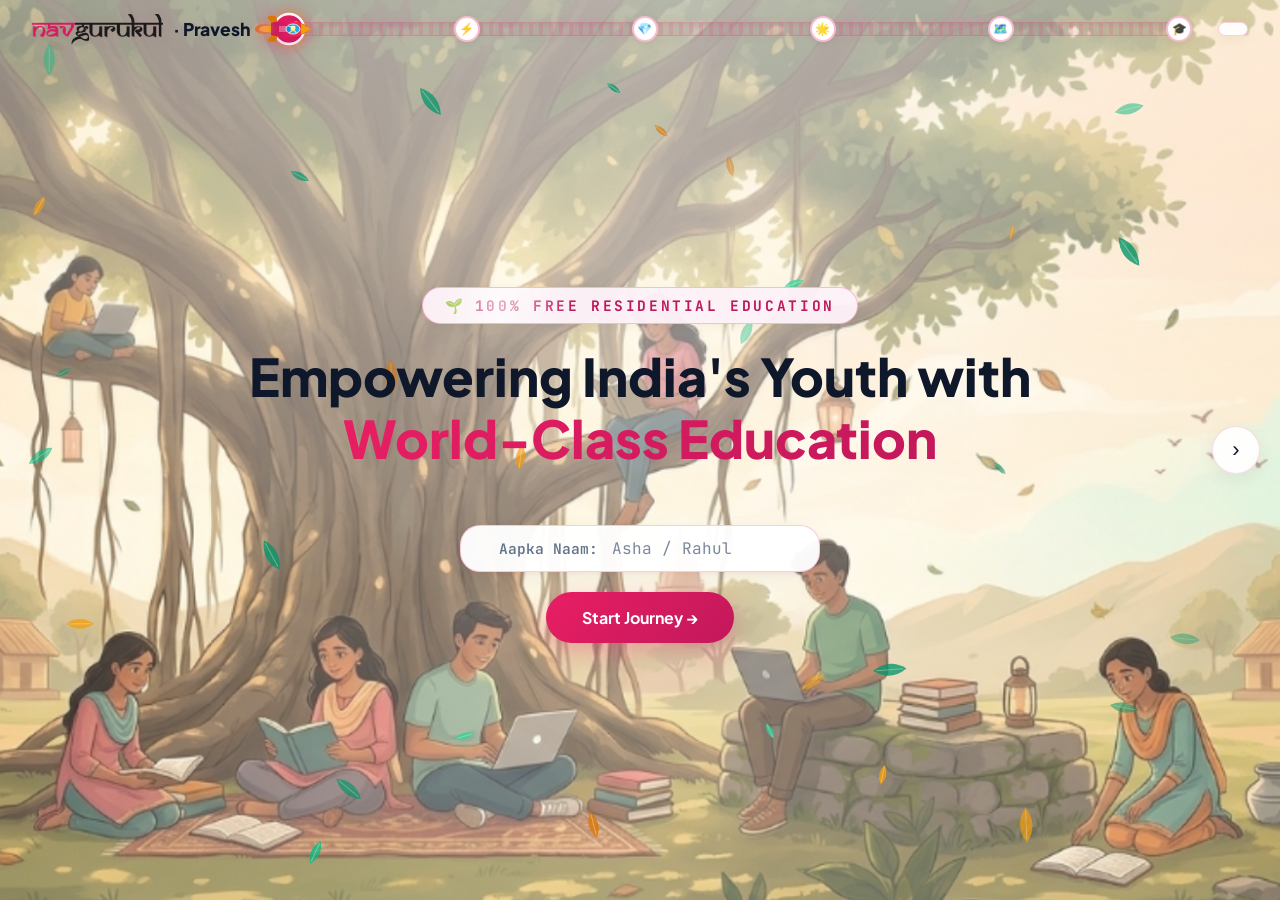
==== index.html @ 049eb58e "style: reformat HTML markup for improved readability and code consistency" ====
<!DOCTYPE html>
<html lang="en">

<head>
    <meta charset="UTF-8">
    <meta name="viewport" content="width=device-width, initial-scale=1.0">
    <title>NavGurukul — Tech Gurukul under the Banyan Tree</title>
    <link rel="preconnect" href="https://fonts.googleapis.com">
    <link rel="preconnect" href="https://fonts.gstatic.com" crossorigin>
    <link
        href="https://fonts.googleapis.com/css2?family=Fredoka:wght@500;600;700&family=Outfit:wght@500;600;700;800&family=Plus+Jakarta+Sans:wght@400;500;600;700;800&family=Inter:wght@400;500;600;700&family=JetBrains+Mono:wght@400;500;700&display=swap"
        rel="stylesheet">
    <link rel="stylesheet" href="css/style.css">
</head>

<body>

    <!-- Ambient Banyan Gurukul Backdrop & Falling Leaf Canvas -->
    <div id="world">
        <div class="banyan-bg-layer">
            <div class="world-overlay"></div>
        </div>
        <!-- Falling Leaf Animation Canvas -->
        <canvas id="leafCanvas"></canvas>
    </div>

    <!-- Header HUD -->
    <div id="hud">
        <div class="hud-brand" title="NavGurukul · Pravesh">
            <img src="navgurukul-logo.png" alt="NavGurukul Logo" class="hud-brand-img">
            <span class="hud-brand-title">· Pravesh</span>
        </div>

        <div class="hud-track-wrapper">
            <div class="hud-track" id="hudTrack">
                <div class="hud-fill" id="hudFill" style="width: 0%;"></div>

                <!-- Level Milestone Checkpoints -->
                <div class="hud-checkpoints">
                    <button class="hud-node active" data-level="0" style="left:0%;" aria-label="Level 1: Gurukul Tree">
                        <span class="node-icon">🌱</span>
                        <span class="node-tooltip">L1 · Gurukul Tree</span>
                    </button>
                    <button class="hud-node" data-level="1" style="left:20%;" aria-label="Level 2: Choose Specialty">
                        <span class="node-icon">⚡</span>
                        <span class="node-tooltip">L2 · Specialty Tracks</span>
                    </button>
                    <button class="hud-node" data-level="2" style="left:40%;" aria-label="Level 3: 100% Scholarship">
                        <span class="node-icon">💎</span>
                        <span class="node-tooltip">L3 · 100% Scholarship</span>
                    </button>
                    <button class="hud-node" data-level="3" style="left:60%;" aria-label="Level 4: Vision & Impact">
                        <span class="node-icon">🌟</span>
                        <span class="node-tooltip">L4 · Vision & Impact</span>
                    </button>
                    <button class="hud-node" data-level="4" style="left:80%;" aria-label="Level 5: Admission Roadmap">
                        <span class="node-icon">🗺️</span>
                        <span class="node-tooltip">L5 · Admission Roadmap</span>
                    </button>
                    <button class="hud-node" data-level="5" style="left:100%;" aria-label="Level 6: Book Test">
                        <span class="node-icon">🎓</span>
                        <span class="node-tooltip">L6 · Book Free Test</span>
                    </button>
                </div>

                <!-- Zoom Vehicle Runner Avatar (Riding the path) -->
                <div class="hud-vehicle-wrapper" id="hudVehicleWrapper" style="left: 0%;">
                    <div class="hud-vehicle-callout" id="hudVehicleCallout">ZOOM! 🚀</div>
                    <div class="hud-vehicle" id="hudVehicle">
                        <div class="vehicle-thruster">
                            <span class="flame-core"></span>
                            <span class="flame-outer"></span>
                        </div>
                        <svg class="vehicle-svg" viewBox="0 0 44 28" fill="none" xmlns="http://www.w3.org/2000/svg">
                            <path d="M6 10L1 3C0.5 2.2 1.2 1 2.2 1H8.5L12 10H6Z" fill="#d97706" />
                            <path d="M6 18L1 25C0.5 25.8 1.2 27 2.2 27H8.5L12 18H6Z" fill="#d97706" />
                            <path d="M4 8C4 8 10 6 22 6C34 6 42 12 43 14C42 16 34 22 22 22C10 22 4 20 4 20V8Z"
                                fill="url(#hullGradient)" />
                            <path d="M34 8.5C38 10.5 42.5 13 43.5 14C42.5 15 38 17.5 34 19.5V8.5Z" fill="#f59e0b" />
                            <path d="M12 11H28C29.1 11 30 11.9 30 13V15C30 16.1 29.1 17 28 17H12V11Z" fill="#ffffff"
                                opacity="0.3" />
                            <ellipse cx="26" cy="14" rx="7" ry="5" fill="url(#visorGradient)" stroke="#ffffff"
                                stroke-width="0.8" />
                            <circle cx="26" cy="13" r="2.5" fill="#fef08a" />
                            <path d="M23 17.5C23.8 16 25 15.5 26 15.5C27 15.5 28.2 16 29 17.5" stroke="#fef08a"
                                stroke-width="1.2" stroke-linecap="round" />
                            <line x1="22" y1="11.5" x2="28" y2="11.5" stroke="#ffffff" stroke-linecap="round"
                                opacity="0.7" />
                            <defs>
                                <linearGradient id="hullGradient" x1="4" y1="14" x2="43" y2="14"
                                    gradientUnits="userSpaceOnUse">
                                    <stop stop-color="#be185d" />
                                    <stop offset="0.55" stop-color="#e91e63" />
                                    <stop offset="1" stop-color="#ea580c" />
                                </linearGradient>
                                <linearGradient id="visorGradient" x1="19" y1="9" x2="33" y2="19"
                                    gradientUnits="userSpaceOnUse">
                                    <stop stop-color="#0284c7" />
                                    <stop offset="1" stop-color="#38bdf8" />
                                </linearGradient>
                            </defs>
                        </svg>
                    </div>
                </div>
            </div>
        </div>

        <!-- Gamified HUD Level Badge -->
        <div class="hud-level-badge" id="hudLevelBadge">
        </div>
    </div>

    <!-- Arrow Buttons -->
    <button class="nav-arrow" id="prevBtn" aria-label="Previous Slide">‹</button>
    <button class="nav-arrow" id="nextBtn" aria-label="Next Slide">›</button>

    <!-- Stage Container -->
    <div id="stage">

        <!-- SCREEN 1: Banyan Tree Hero & Students Pair-Programming -->
        <section class="screen active" data-i="0">
            <div class="eyebrow"><span class="eyebrow-star">🌱</span> 100% Free Residential Education</div>
            <h1 class="headline">Empowering India's Youth with<br><span class="highlight-pink">World-Class
                    Education</span></h1>


            <!-- Student Name Field -->
            <div class="name-field">
                <span class="name-label">Aapka Naam:</span>
                <input id="nameInput" placeholder="Asha / Rahul" maxlength="18" autocomplete="name">
            </div>

            <button class="glow-btn" id="startBtn">Start Journey →</button>
        </section>

        <!-- SCREEN 2: CHOOSE SCHOOL / COURSES -->
        <section class="screen" data-i="1">
            <div class="eyebrow"><span class="eyebrow-star">🧭</span> Our Schools</div>
            <h1 class="headline">Choose the Program That Fits You</h1>

            <div class="s4-stage">
                <!-- Left Column: Avatar -->
                <div class="s4-avatar-zone" id="s4AvatarStage">
                    <div class="s4-avatar-wrap" id="s4AvatarWrap">
                        <div class="s4-navi">
                            <img src="mentor-avatar2.png" alt="Guide Avatar" class="s4-avatar-img">
                        </div>
                    </div>
                </div>

                <!-- Right Column: 2x2 Grid of 4 Courses -->
                <div class="s4-cards-grid" id="schoolRow">
                    <!-- Card 1: SOP -->
                    <div class="school-card blue-theme" data-school="0" onclick="openSchoolModal(0)" role="button"
                        tabindex="0">
                        <div class="school-left-border"></div>
                        <div class="school-icon-badge blue-badge">💻</div>
                        <div class="school-content">
                            <div class="school-header-row">
                                <span class="school-tag blue-tag">SOFTWARE DEV</span>
                                <h3 class="school-title">School of Programming (SOP)</h3>
                            </div>
                            <p class="school-desc">Learn coding from basics to full-stack web development.</p>
                            <div class="school-footer-row">
                                <div class="school-meta">
                                    <span class="meta-item">📍 Campuses</span>
                                    <span class="meta-item">⏳ 20–24 mos</span>
                                </div>
                                <div class="school-cta">Check Details →</div>
                            </div>
                        </div>
                    </div>

                    <!-- Card 2: SOB -->
                    <div class="school-card green-theme" data-school="1" onclick="openSchoolModal(1)" role="button"
                        tabindex="0">
                        <div class="school-left-border"></div>
                        <div class="school-icon-badge green-badge">📊</div>
                        <div class="school-content">
                            <div class="school-header-row">
                                <span class="school-tag green-tag">BUSINESS &amp; MKTG</span>
                                <h3 class="school-title">School of Business (SOB)</h3>
                            </div>
                            <p class="school-desc">Master business operations, marketing &amp; management.</p>
                            <div class="school-footer-row">
                                <div class="school-meta">
                                    <span class="meta-item">📍 Campuses</span>
                                    <span class="meta-item">⏳ 12–18 mos</span>
                                </div>
                                <div class="school-cta">Check Details →</div>
                            </div>
                        </div>
                    </div>

                    <!-- Card 3: SOF -->
                    <div class="school-card orange-theme" data-school="2" onclick="openSchoolModal(2)" role="button"
                        tabindex="0">
                        <div class="school-left-border"></div>
                        <div class="school-icon-badge orange-badge">💰</div>
                        <div class="school-content">
                            <div class="school-header-row">
                                <span class="school-tag orange-tag">FINANCE &amp; TAX</span>
                                <h3 class="school-title">School of Finance (SOF)</h3>
                            </div>
                            <p class="school-desc">Practical accounting, GST, income tax &amp; Tally/Excel.</p>
                            <div class="school-footer-row">
                                <div class="school-meta">
                                    <span class="meta-item">📍 Campuses</span>
                                    <span class="meta-item">⏳ 8–12 mos</span>
                                </div>
                                <div class="school-cta">Check Details →</div>
                            </div>
                        </div>
                    </div>

                    <!-- Card 4: SOD -->
                    <div class="school-card purple-theme" data-school="3" onclick="openSchoolModal(3)" role="button"
                        tabindex="0">
                        <div class="school-left-border"></div>
                        <div class="school-icon-badge purple-badge">🎨</div>
                        <div class="school-content">
                            <div class="school-header-row">
                                <span class="school-tag purple-tag">UI/UX DESIGN</span>
                                <h3 class="school-title">School of Design (SOD)</h3>
                            </div>
                            <p class="school-desc">UI/UX design, Figma prototyping &amp; visual branding.</p>
                            <div class="school-footer-row">
                                <div class="school-meta">
                                    <span class="meta-item">📍 Campuses</span>
                                    <span class="meta-item">⏳ 12–15 mos</span>
                                </div>
                                <div class="school-cta">Check Details →</div>
                            </div>
                        </div>
                    </div>
                </div>

                <!-- Subtitle Caption Bar -->
                <div class="s4-speech-bubble" id="s4SpeechBubble"></div>
            </div>
        </section>

        <!-- SCREEN 3: OFFERINGS -->
        <section class="screen" data-i="2">
            <div class="eyebrow"><span class="eyebrow-star">🎁</span> Comprehensive 100% Scholarship</div>
            <h1 class="headline">Everything Covered.<br><span class="highlight-pink">Zero Financial Barrier.</span></h1>

            <div class="room-row">
                <div class="zone" id="zoneLearn">
                    <div class="zone-icon">💻</div>
                    <div class="zone-name">Free Laptop</div>
                    <div class="zone-sub">Learning Power Source</div>
                </div>
                <div class="zone" id="zoneFood">
                    <div class="zone-icon"><img src="indian-thali.png" alt="Indian Thali" class="thali-icon-img"></div>
                    <div class="zone-name">3 Meals/Day</div>
                    <div class="zone-sub">Healthy Food</div>
                </div>
                <div class="zone" id="zoneStay">
                    <div class="zone-icon">🏠</div>
                    <div class="zone-name">On-Campus Stay</div>
                    <div class="zone-sub">Safe Living</div>
                </div>
                <div class="zone" id="zoneWifi">
                    <div class="zone-icon">
                        <svg class="wifi-icon-svg" viewBox="0 0 24 24" fill="none" stroke="url(#wifiGrad)"
                            stroke-width="2.3" stroke-linecap="round" stroke-linejoin="round">
                            <defs>
                                <linearGradient id="wifiGrad" x1="0%" y1="0%" x2="100%" y2="100%">
                                    <stop offset="0%" stop-color="#0284c7" />
                                    <stop offset="100%" stop-color="#e91e63" />
                                </linearGradient>
                            </defs>
                            <path d="M12 20h.01" stroke-width="3.2" stroke="url(#wifiGrad)" />
                            <path d="M8.5 16.5a5 5 0 0 1 7 0" />
                            <path d="M5 12.5a10 10 0 0 1 14 0" />
                            <path d="M2 8.5a15 15 0 0 1 20 0" />
                        </svg>
                    </div>
                    <div class="zone-name">High-Speed Wifi</div>
                    <div class="zone-sub">24/7 Internet</div>
                </div>
                <div class="zone" id="zonePlacement">
                    <div class="zone-icon">🚀</div>
                    <div class="zone-name">100% Mentor Support</div>
                </div>
            </div>

            <!-- Gender-Neutral Mentor Avatar Stage -->
            <div class="guide-stage">
                <div class="guide-track"></div>
                <div class="guide-wrap" id="guide3">
                    <div class="navi-avatar">
                        <img src="mentor-avatar2.png" alt="Mentor" class="avatar-img">
                    </div>
                </div>
                <div class="caption-bar" id="cap3"></div>
            </div>
            <div class="reward-line" id="rewardLine">All you need is dedication and a desire to learn!</div>
        </section>

        <!-- SCREEN 4: Proof of Outcomes & Alumni Stories -->
        <section class="screen" data-i="3">
            <!-- Ground/Air Shadow for Flying Bird -->
            <div class="bird-shadow" id="birdShadow"></div>

            <!-- TOP RIGHT CORNER PERCH DOCK (Where the bird sits with the poster) -->
            <div class="perch-corner-dock">
                <div class="perched-unit is-docked" id="perchedUnit" title="Click bird to trigger flight!">
                    <div class="perched-bird-sprite" id="perchedBirdImg"></div>
                    <div class="poster-pill-badge" id="dockedBadge">
                        <span class="sparkle-icon">✨</span>
                        <span>100% Job Support</span>
                    </div>
                </div>
            </div>

            <!-- AUTONOMOUS FLYING BIRD WITH CARRIED POSTER LAYER -->
            <div class="flight-carrier-layer" id="flightLayer">
                <div class="bird-carrier" id="birdCarrier">
                    <!-- Bird Orientation Rig (controls yaw/facing left-right, pitch, bank) -->
                    <div class="bird-orient" id="birdOrient">
                        <div class="bird-rig flapping" id="birdRig">
                            <!-- 6-Frame Wing Flapping Sprite -->
                            <div class="bird-sprite" id="birdSprite"></div>
                        </div>
                    </div>

                    <!-- Carried Poster Assembly (Hangs beneath bird's claws - NEVER inverted or mirrored!) -->
                    <div class="carried-poster-assembly" id="carriedPoster">
                        <svg class="poster-tether-cables" viewBox="0 0 64 16">
                            <!-- Left Claw Cable -->
                            <line x1="24" y1="2" x2="16" y2="14" class="tether-line" />
                            <circle cx="24" cy="2" r="2.5" class="tether-claw-ring" />
                            <!-- Right Claw Cable -->
                            <line x1="40" y1="2" x2="48" y2="14" class="tether-line" />
                            <circle cx="40" cy="2" r="2.5" class="tether-claw-ring" />
                        </svg>
                        <!-- Hanging Poster Badge -->
                        <div class="carried-poster-badge">
                            <span class="sparkle-icon">✨</span>
                            <span>100% Job Support</span>
                        </div>
                    </div>
                </div>
            </div>

            <div class="eyebrow"><span class="eyebrow-star">✨</span> Student Outcomes</div>
            <h1 class="headline"><span class="highlight-pink">2,000+ Dreams</span> Turned into Real Jobs</h1>
            <p class="screen2-subline">Skills that opened doors. Careers that changed lives.</p>

            <!-- Large Alumni Stories Marquee Carousel -->
            <div class="alumni-viewport">
                <div class="alumni-track" id="alumniTrack"></div>
            </div>

            <!-- Hiring Partners & Companies Strip -->
            <div class="companies-strip">
                <div class="companies-label">Top companies hiring NavGurukul graduates:</div>
                <div class="companies-track-wrap">
                    <div class="companies-track" id="companiesTrack"></div>
                </div>
            </div>
        </section>

        <!-- SCREEN 5: ADVENTUROUS TREASURE HUNT ROADMAP -->
        <section class="screen" data-i="4">
            <h1 class="headline">Simple 4-Step <span class="highlight-pink s5-underline">Admission Journey</span></h1>

            <!-- Adventurous Parchment Scroll Stage Container -->
            <div class="s5-adventure-stage">
                <div class="s5-parchment-frame">
                    <!-- Parchment Background Map -->
                    <img src="css/Map.png" alt="Admission Journey Map" class="s5-map-bg-img">

                    <!-- Stage 0: START Signpost -->
                    <div class="s5-stage-spot spot-0 active" data-stage="0" onclick="s5GoToStage(0)">
                        <div class="s5-spot-pulse"></div>
                    </div>

                    <!-- Stage 1: Level 1 - Screening Test (Pink Tent) -->
                    <div class="s5-stage-spot spot-1" data-stage="1" onclick="s5GoToStage(1)">
                        <div class="s5-spot-pulse"></div>
                    </div>

                    <!-- Stage 2: Level 2 - Learning Round (Tech Cottage) -->
                    <div class="s5-stage-spot spot-2" data-stage="2" onclick="s5GoToStage(2)">
                        <div class="s5-spot-pulse"></div>
                    </div>

                    <!-- Stage 3: Level 3 - Culture-fit Round (Gazebo) -->
                    <div class="s5-stage-spot spot-3" data-stage="3" onclick="s5GoToStage(3)">
                        <div class="s5-spot-pulse"></div>
                    </div>

                    <!-- Stage 4: Final Destination - Campus Welcome -->
                    <div class="s5-stage-spot spot-4" data-stage="4" onclick="s5GoToStage(4)">
                        <div class="s5-spot-pulse"></div>
                    </div>

                    <!-- Animated Walking Asha Avatar Layer -->
                    <div class="s5-avatar-runner is-idle" id="s5AvatarRunner">
                        <div class="s5-ground-shadow"></div>
                        <div class="s5-char-rig" id="s5CharRig">
                            <div class="s5-asha-sprite" id="s5AshaSprite"></div>
                        </div>
                        <div class="s5-avatar-tag" id="s5AvatarTag">Asha</div>
                    </div>

                    <!-- Bottom Wooden Guide Scroll Banner -->
                    <div class="s5-wooden-banner" id="s5WoodenBanner" onclick="s5AdvanceMilestone()">
                        <div class="s5-banner-text" id="s5BannerText">
                            Aao Asha! <span class="s5-highlight-pink">Level 1: Screening Test (ST)</span> explore
                            karein! 🚀
                        </div>
                        <div class="s5-banner-cta">Tap to Walk →</div>
                    </div>
                </div>
            </div>

            <div class="s5-actions-row">
                <button class="glow-btn" id="nextLevelBtn">Unlock Next Milestone →</button>
            </div>
        </section>

        <!-- SCREEN 6: VICTORY & CTA -->
        <section class="screen" data-i="5">
            <div class="eyebrow"><span class="eyebrow-star">🎉</span> Final Step</div>
            <div class="type-line">Your Journey Begins Today!</div>

            <div class="quest-list">
                <div class="quest-item">✅ Step 1: Complete Online Screening Test</div>
                <div class="quest-item">⏳ Step 2: Try-out Hands-on Learning Round</div>
                <div class="quest-item">🔒 Step 3: Join the Residential Campus</div>
            </div>

            <button class="glow-btn final-btn" id="finalRegisterBtn">Book Free Admission Test Now →</button>
        </section>

    </div>

    <!-- Alumni Testimonial Modal Overlay -->
    <div id="testimonialModal" class="tm-overlay" onclick="if(event.target===this)closeTestimonialModal()" role="dialog"
        aria-modal="true">
        <div class="tm-card">
            <button class="tm-close" onclick="closeTestimonialModal()" aria-label="Close modal">✕</button>
            <div class="tm-header">
                <div class="tm-avatar"><span class="tm-initials"></span></div>
                <div class="tm-info">
                    <div class="tm-name"></div>
                    <div class="tm-role"></div>
                    <div class="tm-city"></div>
                </div>
                <div class="tm-logo-row">
                    <div class="tm-logo-box">
                        <img class="tm-logo" alt="Company Logo">
                    </div>
                    <div class="tm-co-name"></div>
                </div>
            </div>
            <blockquote class="tm-quote"></blockquote>
            <div class="tm-footer">
                <span class="tm-pkg-tag">Secured Offer</span>
                <span class="tm-pkg"></span>
            </div>
        </div>
    </div>

    <!-- School Detail Modal Overlay -->
    <div id="schoolModal" class="sm-overlay" onclick="if(event.target===this)closeSchoolModal()" role="dialog"
        aria-modal="true">
        <div class="sm-card">
            <div class="sm-header" id="smHeader">
                <div class="sm-tag" id="smTag">SOFTWARE DEVELOPMENT</div>
                <h2 class="sm-title" id="smTitle">School of Programming (SOP)</h2>
                <button class="sm-close" onclick="closeSchoolModal()" aria-label="Close modal">✕</button>
            </div>
            <div class="sm-body">
                <div class="sm-col">
                    <div class="sm-section">
                        <div class="sm-sec-header">
                            <span class="sm-sec-icon">🎯</span>
                            <span class="sm-sec-title">Eligibility</span>
                        </div>
                        <ul class="sm-list" id="smEligibility"></ul>
                    </div>

                    <div class="sm-section">
                        <div class="sm-sec-header">
                            <span class="sm-sec-icon">📚</span>
                            <span class="sm-sec-title">Curriculum focus</span>
                        </div>
                        <ul class="sm-list" id="smCurriculum"></ul>
                    </div>
                </div>

                <div class="sm-col">
                    <div class="sm-section">
                        <div class="sm-sec-header">
                            <span class="sm-sec-icon">🏆</span>
                            <span class="sm-sec-title">Outcomes</span>
                        </div>
                        <ul class="sm-list" id="smOutcomes"></ul>
                    </div>

                    <div class="sm-info-box">
                        <div class="sm-info-item">
                            <div class="sm-info-label">⏳ Duration</div>
                            <div class="sm-info-val" id="smDuration">20–24 months (Self-paced, duration may vary)</div>
                        </div>
                        <div class="sm-info-divider"></div>
                        <div class="sm-info-item">
                            <div class="sm-info-label">📍 Location</div>
                            <div class="sm-info-val" id="smLocation">Various Campuses (Dantewada, Bengaluru, Pune etc.)
                            </div>
                        </div>
                    </div>
                </div>
            </div>
            <div class="sm-footer">
                <button class="sm-apply-btn" id="smApplyBtn">Apply to this School</button>
            </div>
        </div>
    </div>

    <!-- Adventurous Stage Quest Process Details Modal (Popup) -->
    <div id="stageQuestModal" class="sq-overlay" onclick="if(event.target===this)closeStageQuestModal()" role="dialog"
        aria-modal="true">
        <div class="sq-card">
            <button class="sq-close" onclick="closeStageQuestModal()" aria-label="Close modal">✕</button>

            <div class="sq-header" id="sqHeader">
                <div class="sq-badge" id="sqBadge">LEVEL 1 QUEST</div>
                <h2 class="sq-title" id="sqTitle">Level 1: Screening Test (ST)</h2>
                <div class="sq-subtitle" id="sqSubtitle">⛺ Your First Treasure Hunt Milestone</div>
            </div>

            <div class="sq-body">
                <!-- Left Avatar Guide Column -->
                <div class="sq-avatar-col">
                    <div class="sq-avatar-frame">
                        <img src="mentor-avatar2.png" alt="Guide Asha" class="sq-avatar-img">
                        <div class="sq-avatar-pulse"></div>
                    </div>
                    <div class="sq-avatar-name">Guide Asha 🧭</div>
                    <div class="sq-speech-bubble" id="sqAvatarMsg">
                        Welcome to Screening Test! Sabse pehle aapka basic problem-solving check hota hai.
                    </div>
                </div>

                <!-- Right Process Details Column -->
                <div class="sq-details-col">
                    <div class="sq-sections-grid" id="sqSectionsGrid">
                        <!-- Dynamic quest details cards populated by JS -->
                    </div>
                </div>
            </div>

            <div class="sq-footer">
                <button class="sq-secondary-btn" onclick="closeStageQuestModal()">Explore Map 🗺️</button>
                <button class="sq-primary-btn" id="sqCtaBtn">Walk to Next Milestone →</button>
            </div>
        </div>
    </div>

    <!-- Creative Login & Admission Portal Overlay -->
    <div id="loginViewOverlay" class="login-overlay" role="dialog" aria-modal="true"
        aria-label="NavGurukul Pravesh Login Portal">
        <div class="login-bg-glow glow-1"></div>
        <div class="login-bg-glow glow-2"></div>

        <div class="login-card-container">
            <button class="login-close-btn" id="closeLoginBtn" onclick="closeLoginModal()"
                aria-label="Close login portal">
                <span class="close-icon">✕</span>
                <span class="close-text">Back to Journey</span>
            </button>

            <!-- Left Showcase Panel (Hero / Mentor / Branding) -->
            <div class="login-left-panel">
                <div class="login-brand-header">
                    <img src="navgurukul-logo.png" alt="NavGurukul Logo" class="login-logo-img">
                </div>

                <!-- Mentor Showcase Stage -->
                <div class="login-mentor-stage">
                    <div class="login-mentor-glow"></div>
                    <img src="mentor-avatar2.png" alt="Mentor Asha" class="login-mentor-img">
                    <div class="login-speech-bubble" id="loginSpeechBubble">
                        Aao <span class="student-name-placeholder">Friend</span>! Form bharein aur apna Screening Test
                        result & registration status check karein! 📝
                    </div>
                </div>
            </div>

            <!-- Right Form Panel (Clean, Minimal & Elegant) -->
            <div class="login-right-panel">
                <!-- Top Controls (Language Switcher) -->
                <div class="login-top-bar">
                    <div class="login-lang-switch">
                        <button class="lang-btn active" data-lang="en">🌐 English</button>
                        <button class="lang-btn" data-lang="hi">हिंदी</button>
                    </div>
                </div>

                <div class="login-form-header">
                    <h2 class="login-title" id="loginTitle">Welcome to <span class="nav-brand-pink">Nav</span>Gurukul
                    </h2>
                    <p class="login-subtitle" id="loginSubtitle">Sign in to complete your screening test.</p>
                </div>

                <!-- Google Sign-In Button -->
                <div class="google-quick-section" id="googleAuthSection">
                    <button class="google-btn" id="googleSignInBtn" onclick="handleGoogleSignIn()">
                        <svg class="google-svg" viewBox="0 0 24 24">
                            <path fill="#4285F4"
                                d="M22.56 12.25c0-.78-.07-1.53-.2-2.25H12v4.26h5.92c-.26 1.37-1.04 2.53-2.21 3.31v2.77h3.57c2.08-1.92 3.28-4.74 3.28-8.09z" />
                            <path fill="#34A853"
                                d="M12 23c2.97 0 5.46-.98 7.28-2.66l-3.57-2.77c-.98.66-2.23 1.06-3.71 1.06-2.86 0-5.29-1.93-6.16-4.53H2.18v2.84C3.99 20.53 7.7 23 12 23z" />
                            <path fill="#FBBC05"
                                d="M5.84 14.09c-.22-.66-.35-1.36-.35-2.09s.13-1.43.35-2.09V7.06H2.18C1.43 8.55 1 10.22 1 12s.43 3.45 1.18 4.94l2.85-2.22.81-.63z" />
                            <path fill="#EA4335"
                                d="M12 5.38c1.62 0 3.06.56 4.21 1.64l3.15-3.15C17.45 2.09 14.97 1 12 1 7.7 1 3.99 3.47 2.18 7.06l3.66 2.84c.87-2.6 3.3-4.52 6.16-4.52z" />
                        </svg>
                        <span id="googleBtnText" class="g-btn-text">Continue with Google</span>
                        <div class="btn-shimmer"></div>
                    </button>

                    <div class="g-account-preview" id="gAccountPreview" style="display:none;">
                        <div class="g-avatar-circle" id="gAvatarLetter">S</div>
                        <div class="g-user-info">
                            <span class="g-user-name" id="gUserName">Sujit Kumar</span>
                            <span class="g-user-email" id="gUserEmail">sujit@navgurukul.org</span>
                        </div>
                        <span class="g-check-icon">✓</span>
                    </div>
                </div>

                <div class="login-divider" id="loginDivider">
                    <span id="loginDividerText">OR REGISTER WITH DETAILS</span>
                </div>

                <!-- Registration Form Section -->
                <div class="login-tab-content active" id="manualAuthSection">
                    <form class="login-form" id="loginManualForm" onsubmit="handleManualSubmit(event)">
                        <div class="form-grid">
                            <div class="form-group">
                                <label for="loginFirstName" class="form-label" id="fnLabel">First Name</label>
                                <div class="input-wrapper">
                                    <svg class="input-svg-icon" viewBox="0 0 24 24" fill="none" stroke="currentColor"
                                        stroke-width="2" stroke-linecap="round" stroke-linejoin="round">
                                        <path d="M20 21v-2a4 4 0 0 0-4-4H8a4 4 0 0 0-4 4v2" />
                                        <circle cx="12" cy="7" r="4" />
                                    </svg>
                                    <input type="text" id="loginFirstName" class="form-input"
                                        placeholder="Enter first name" autocomplete="given-name">
                                </div>
                            </div>

                            <div class="form-group">
                                <label for="loginLastName" class="form-label" id="lnLabel">Last Name</label>
                                <div class="input-wrapper">
                                    <svg class="input-svg-icon" viewBox="0 0 24 24" fill="none" stroke="currentColor"
                                        stroke-width="2" stroke-linecap="round" stroke-linejoin="round">
                                        <path d="M20 21v-2a4 4 0 0 0-4-4H8a4 4 0 0 0-4 4v2" />
                                        <circle cx="12" cy="7" r="4" />
                                    </svg>
                                    <input type="text" id="loginLastName" class="form-input"
                                        placeholder="Enter last name" autocomplete="family-name">
                                </div>
                            </div>
                        </div>

                        <div class="form-grid">
                            <div class="form-group">
                                <label for="loginMiddleName" class="form-label" id="mnLabel">Middle Name <span
                                        class="opt-tag">(Optional)</span></label>
                                <div class="input-wrapper">
                                    <svg class="input-svg-icon" viewBox="0 0 24 24" fill="none" stroke="currentColor"
                                        stroke-width="2" stroke-linecap="round" stroke-linejoin="round">
                                        <rect x="3" y="4" width="18" height="16" rx="2" />
                                        <circle cx="9" cy="10" r="2" />
                                        <line x1="15" y1="8" x2="19" y2="8" />
                                        <line x1="15" y1="12" x2="19" y2="12" />
                                    </svg>
                                    <input type="text" id="loginMiddleName" class="form-input"
                                        placeholder="Enter middle name">
                                </div>
                            </div>

                            <div class="form-group">
                                <label for="loginPhone" class="form-label" id="phoneLabel">Phone Number</label>
                                <div class="input-wrapper phone-wrapper">
                                    <span class="phone-prefix">+91</span>
                                    <input type="tel" id="loginPhone" class="form-input phone-input"
                                        placeholder="10-digit phone number" maxlength="10" autocomplete="tel">
                                </div>
                            </div>
                        </div>

                        <button type="submit" class="submit-glow-btn" id="loginSubmitBtn">
                            <span class="btn-text">Register / Check Result</span>
                            <span class="btn-arrow">→</span>
                            <div class="btn-spinner" id="loginSpinner"></div>
                        </button>
                    </form>
                </div>

                <!-- Footer Support Info -->
                <div class="login-footer-help">
                    <span class="help-question">Having trouble signing in?</span>
                    <div class="help-links">
                        <a href="mailto:admissions@navgurukul.org" class="help-link">admissions@navgurukul.org</a>
                        <span class="help-sep">•</span>
                        <a href="tel:+919730879683" class="help-link">+91 97308 79683</a>
                    </div>
                </div>
            </div>
        </div>
    </div>

    <!-- Full-Screen Creative Entrance Test Portal Overlay (Top-Level Body Element) -->
    <div id="entranceTestPortalScreen" class="et-portal-screen" style="display: none;">
        <!-- ROCKET MISSION LAUNCH TRANSITION OVERLAY -->
        <div id="etLaunchTransitionOverlay" class="et-launch-overlay" style="display: none;">
            <div class="launch-stars-bg"></div>
            <div class="launch-speed-lines"></div>
            <div class="launch-glow-pulse"></div>
            <div class="launch-rocket-stage">
                <div class="launch-rocket-body">
                    <div class="launch-thruster-flame">
                        <span class="launch-flame-core"></span>
                        <span class="launch-flame-glow"></span>
                    </div>
                    <div class="launch-rocket-icon">🚀</div>
                </div>
                <div class="launch-status-text">INITIATING ROCKET LAUNCH...</div>
            </div>
        </div>

        <!-- Ambient Glowing Background FX matching Landing Page -->
        <div class="world-overlay" style="opacity: 0.5;"></div>
        <div class="et-portal-glow glow-1"></div>
        <div class="et-portal-glow glow-2"></div>

        <!-- Full-Screen Portal Top Navigation Bar (Matching Landing Page HUD) -->
        <header class="et-portal-header">
            <div class="et-header-brand">
                <img src="navgurukul-logo.png" alt="NavGurukul Logo" class="et-portal-logo">
            </div>

            <!-- Gamified HUD Progress Track Bar (Matching Landing Page Continuous Line) -->
            <div class="et-hud-track-wrapper">
                <div class="et-hud-track" id="etHudTrack">
                    <div class="et-hud-fill" id="etHudFill" style="width: 0%;"></div>

                    <!-- Milestone Checkpoints (1. Instructions, 2. Basic Details, 3. Contact & Location) -->
                    <div class="et-hud-checkpoints">
                        <button class="et-hud-node active" id="etNode1" style="left: 0%;" onclick="goToEtStep(1)"
                            aria-label="1. Instructions">
                            <span class="node-icon">🌱</span>
                            <span class="node-tooltip">1. Instructions</span>
                        </button>
                        <button class="et-hud-node" id="etNode2" style="left: 50%;" onclick="goToEtStep(2)"
                            aria-label="2. Basic Details">
                            <span class="node-icon">👤</span>
                            <span class="node-tooltip">2. Basic Details</span>
                        </button>
                        <button class="et-hud-node" id="etNode3" style="left: 100%;" onclick="goToEtStep(3)"
                            aria-label="3. Contact & Location">
                            <span class="node-icon">📞</span>
                            <span class="node-tooltip">3. Contact & Location</span>
                        </button>
                    </div>

                    <!-- Zoom Rocket Runner Vehicle riding the path -->
                    <div class="et-hud-vehicle-wrapper" id="etHudVehicleWrapper" style="left: 0%;">
                        <div class="hud-vehicle">
                            <div class="vehicle-thruster">
                                <span class="flame-core"></span>
                                <span class="flame-outer"></span>
                            </div>
                            <svg class="vehicle-svg" viewBox="0 0 44 28" fill="none" xmlns="http://www.w3.org/2000/svg">
                                <path d="M6 10L1 3C0.5 2.2 1.2 1 2.2 1H8.5L12 10H6Z" fill="#d97706" />
                                <path d="M6 18L1 25C0.5 25.8 1.2 27 2.2 27H8.5L12 18H6Z" fill="#d97706" />
                                <path d="M4 8C4 8 10 6 22 6C34 6 42 12 43 14C42 16 34 22 22 22C10 22 4 20 4 20V8Z"
                                    fill="url(#etHullGradient)" />
                                <path d="M34 8.5C38 10.5 42.5 13 43.5 14C42.5 15 38 17.5 34 19.5V8.5Z" fill="#f59e0b" />
                                <path d="M12 11H28C29.1 11 30 11.9 30 13V15C30 16.1 29.1 17 28 17H12V11Z" fill="#ffffff"
                                    opacity="0.3" />
                                <ellipse cx="26" cy="14" rx="7" ry="5" fill="url(#etVisorGradient)" stroke="#ffffff"
                                    stroke-width="0.8" />
                                <circle cx="26" cy="13" r="2.5" fill="#fef08a" />
                                <path d="M23 17.5C23.8 16 25 15.5 26 15.5C27 15.5 28.2 16 29 17.5" stroke="#fef08a"
                                    stroke-width="1.2" stroke-linecap="round" />
                                <line x1="22" y1="11.5" x2="28" y2="11.5" stroke="#ffffff" stroke-linecap="round"
                                    opacity="0.7" />
                                <defs>
                                    <linearGradient id="etHullGradient" x1="4" y1="14" x2="43" y2="14"
                                        gradientUnits="userSpaceOnUse">
                                        <stop stop-color="#be185d" />
                                        <stop offset="0.55" stop-color="#e91e63" />
                                        <stop offset="1" stop-color="#ea580c" />
                                    </linearGradient>
                                    <linearGradient id="etVisorGradient" x1="19" y1="9" x2="33" y2="19"
                                        gradientUnits="userSpaceOnUse">
                                        <stop stop-color="#0284c7" />
                                        <stop offset="1" stop-color="#38bdf8" />
                                    </linearGradient>
                                </defs>
                            </svg>
                        </div>
                    </div>
                </div>
            </div>

            <div class="et-header-actions">
                <div class="login-lang-switch">
                    <button class="lang-btn active" data-lang="en">🌐 English</button>
                    <button class="lang-btn" data-lang="hi">हिंदी</button>
                </div>
                <button class="et-exit-btn" onclick="closeEntranceTestPortal()">
                    <span class="exit-icon">✕</span>
                    <span>Back to Journey</span>
                </button>
            </div>
        </header>

        <!-- Main Workspace Grid (Hero Stage & Work Canvas) -->
        <main class="et-portal-body">
            <!-- Left Hero Stage (Floating Mentor Asha & Speech Guidance) -->
            <aside class="et-hero-sidebar">
                <div class="et-mentor-card">
                    <div class="et-mentor-aura"></div>
                    <img src="mentor-avatar2.png" alt="Mentor Asha" class="et-mentor-avatar">
                    <div class="et-speech-bubble" id="etPortalSpeechBubble">
                        Aao <span class="student-name-placeholder">Friend</span>! Rules dhyan se padhein aur Entrance
                        Test start karein! 📝
                    </div>
                </div>

                <!-- Pixel-Perfect Step 3 Mentor Sidebar Layout -->
                <div class="et-step3-sidebar-wrapper">
                    <!-- Top Speech Bubble above Asha -->
                    <div class="et-step3-top-bubble">
                        <div class="top-bubble-header">
                            Chalo <span class="student-name-placeholder">Sujit</span>! 💡
                        </div>
                        <div class="top-bubble-body">
                            Logic lagao, best answer chuno aur apna score badhao!
                        </div>
                        <div class="step3-paper-plane" title="Paper plane decoration">
                            <svg class="plane-svg" width="24" height="24" viewBox="0 0 24 24" fill="none">
                                <path d="M22 2L11 13" stroke="#f43f5e" stroke-width="2" stroke-linecap="round"
                                    stroke-linejoin="round" />
                                <path d="M22 2L15 22L11 13L2 9L22 2Z" fill="#ffe4e6" stroke="#f43f5e" stroke-width="2"
                                    stroke-linecap="round" stroke-linejoin="round" />
                            </svg>
                        </div>
                    </div>

                    <!-- Center Avatar Stage with Floating Decorations -->
                    <div class="et-step3-avatar-stage">
                        <div class="floating-icon icon-lightbulb" title="Logic bulb">💡</div>
                        <div class="floating-sparkle sparkle-1">✨</div>
                        <div class="floating-sparkle sparkle-2">✦</div>
                        <img src="mentor-avatar2.png" alt="Mentor Asha" class="et-step3-avatar-img">
                    </div>

                    <!-- Bottom Tip Card below Asha -->
                    <div class="et-step3-bottom-tip">
                        <div class="tip-star-badge">⭐</div>
                        <div class="tip-content">
                            <div class="tip-header-text">
                                <span class="tip-bold-pink">Tip:</span> <span class="tip-bold-dark"
                                    id="etStep3TipHeader">Dhyan se calculate karein! 🚀</span>
                            </div>
                            <div class="tip-sub-text" id="etStep3TipSub">
                                Har sahi answer aapko aage badhata hai!
                            </div>
                        </div>
                    </div>
                </div>
            </aside>

            <!-- Right Main Canvas (Spacious, Warm Glassmorphic Container) -->
            <section class="et-portal-canvas">
                <!-- STEP 1: INSTRUCTIONS (Spacious & Clean) -->
                <div class="et-step-pane active" id="etStep1">
                    <div class="et-pane-header">
                        <h2 class="et-pane-title">NavGurukul Entrance Test Instructions</h2>
                        <p class="et-pane-sub">Please read the following important instructions carefully before
                            starting your screening test.</p>
                    </div>

                    <div class="et-rules-grid-stage">
                        <!-- Gamified Animated Circle START CTA (Positioned on the left side between Avatar & Stripes) -->
                        <div class="et-circle-start-wrap">
                            <button type="button" class="et-circle-start-btn et-ready-btn" id="etStartBtn"
                                onclick="startRocketLaunchTransition()" aria-label="Start Entrance Test">
                                <div class="circle-pulse-ring ring-1"></div>
                                <div class="circle-pulse-ring ring-2"></div>
                                <div class="circle-sparkle s1">✨</div>
                                <div class="circle-sparkle s2">⭐</div>
                                <div class="circle-sparkle s3">⚡</div>
                                <div class="circle-content">
                                    <div class="circle-icon">🚀</div>
                                    <span class="circle-text">Start</span>
                                    <span class="circle-sub">Mission</span>
                                </div>
                                <div class="circle-hover-tooltip">
                                    <span>Tap to Start! 🎯</span>
                                </div>
                            </button>
                        </div>

                        <!-- Stripes Grid (Restored flush to right screen edge) -->
                        <div class="et-rules-grid" onmouseleave="resetRuleCardHover()">
                            <!-- Stripe 1: Duration (Pink Theme) -->
                            <div class="et-rule-card card-theme-pink" id="ruleStripe0"
                                onmouseenter="highlightRuleCard(0, true)" onclick="highlightRuleCard(0, true)">
                                <div class="stripe-left-icon">⏱️</div>
                                <div class="stripe-main-content">
                                    <strong class="stripe-title">1 Hour Complete Test ⏱️</strong>
                                    <p class="stripe-desc">The test takes approximately 1 hour. Please complete it in a
                                        quiet place free from disruptions.</p>
                                </div>
                                <span class="card-check">✓</span>
                            </div>

                            <!-- Stripe 2: Required Gear (Orange Theme) -->
                            <div class="et-rule-card card-theme-orange" id="ruleStripe1"
                                onmouseenter="highlightRuleCard(1, true)" onclick="highlightRuleCard(1, true)">
                                <div class="stripe-left-icon">📝</div>
                                <div class="stripe-main-content">
                                    <strong class="stripe-title">Notebook & Pen Required 📝</strong>
                                    <p class="stripe-desc">Keep a rough notebook and pen handy for quick mathematical
                                        and
                                        logic calculations.</p>
                                </div>
                                <span class="card-check">✓</span>
                            </div>

                            <!-- Stripe 3: Online Mode (Purple Theme) -->
                            <div class="et-rule-card card-theme-purple" id="ruleStripe2"
                                onmouseenter="highlightRuleCard(2, true)" onclick="highlightRuleCard(2, true)">
                                <div class="stripe-left-icon">📱</div>
                                <div class="stripe-main-content">
                                    <strong class="stripe-title">Mobile / Laptop Online Mode 📱</strong>
                                    <p class="stripe-desc">You can solve all multiple-choice questions directly on your
                                        mobile device or laptop screen.</p>
                                </div>
                                <span class="card-check">✓</span>
                            </div>

                            <!-- Stripe 4: Code of Honor (Green Theme) -->
                            <div class="et-rule-card card-theme-green" id="ruleStripe3"
                                onmouseenter="highlightRuleCard(3, true)" onclick="highlightRuleCard(3, true)">
                                <div class="stripe-left-icon">🤝</div>
                                <div class="stripe-main-content">
                                    <strong class="stripe-title">Honesty Policy 🤝</strong>
                                    <p class="stripe-desc">We evaluate true learning potential. Give your best effort
                                        without any unfair means or cheating.</p>
                                </div>
                                <span class="card-check">✓</span>
                            </div>
                        </div>
                    </div>
                </div>

                <!-- STEP 2: GAMIFIED CHARACTER SETUP & PROFILE QUEST -->
                <div class="et-step-pane" id="etStep2">
                    <form id="etProfileForm" class="et-spacious-form" onsubmit="handleEtProfileSubmit(event)">
                        <!-- SUB-QUEST 1: ROCKET COCKPIT MISSION INTERFACE -->
                        <div class="sub-quest-pane active" id="subQuestPane1">

                            <!-- ROCKET COCKPIT STAGE WRAPPER -->
                            <div class="rocket-cockpit-wrapper">
                                <!-- Starry Viewport in Background -->
                                <div class="cockpit-viewport">
                                    <div class="viewport-stars-bg"></div>
                                    <div class="viewport-nebula-glow"></div>
                                </div>

                                <!-- Glowing Cockpit Dashboard Frame -->
                                <div class="cockpit-dashboard-frame">
                                    <!-- Cockpit Top HUD Progress Bar -->
                                    <div class="cockpit-hud-header">
                                        <div class="hud-profile-badge">
                                            <span class="hud-rocket-icon">🚀</span>
                                            <span class="hud-profile-title">MISSION PROFILE</span>
                                        </div>
                                        <div class="cockpit-progress-container">
                                            <div class="cockpit-progress-bar">
                                                <div class="cockpit-progress-fill" id="cockpitProgressFill"
                                                    style="width: 25%;"></div>
                                            </div>
                                            <div class="cockpit-steps-dots">
                                                <div class="cockpit-step-dot active" id="cockpitDot1">
                                                    <span class="dot-num">1</span>
                                                    <span class="dot-label">Name</span>
                                                </div>
                                                <div class="cockpit-step-dot" id="cockpitDot2">
                                                    <span class="dot-num">2</span>
                                                    <span class="dot-label">Photo</span>
                                                </div>
                                                <div class="cockpit-step-dot" id="cockpitDot3">
                                                    <span class="dot-num">3</span>
                                                    <span class="dot-label">DOB</span>
                                                </div>
                                                <div class="cockpit-step-dot" id="cockpitDot4">
                                                    <span class="dot-num">4</span>
                                                    <span class="dot-label">Gender</span>
                                                </div>
                                            </div>
                                        </div>
                                        <div class="hud-step-counter" id="hudStepCounter">1 / 4</div>
                                    </div>

                                    <!-- Cockpit Central Interaction Stage -->
                                    <div class="cockpit-stage-content">

                                        <!-- COCKPIT STEP 1: ENTER YOUR NAME -->
                                        <div class="mission-step-card active" id="missionStep1">
                                            <div class="mission-step-header">
                                                <span class="greeting-badge">🚀 EXPLORER ONBOARDING</span>
                                                <h2 class="mission-prompt-typing" id="missionPrompt1">Welcome, Explorer!
                                                    🚀</h2>
                                                <p class="mission-subprompt" id="missionSubprompt1">First, tell us your
                                                    name.</p>
                                            </div>

                                            <div class="mission-step-body">
                                                <div class="mission-input-card">
                                                    <label for="cockpitFirstName" class="mission-input-label">Enter your
                                                        name</label>
                                                    <div class="mission-input-wrapper">
                                                        <span class="mission-input-icon">👤</span>
                                                        <input type="text" id="cockpitFirstName"
                                                            class="mission-text-input"
                                                            placeholder="What should we call you?"
                                                            autocomplete="given-name" oninput="syncCockpitNameInputs()"
                                                            onkeydown="if(event.key==='Enter'){event.preventDefault();advanceCockpitStep(1);}">
                                                    </div>
                                                    <div class="mission-input-wrapper secondary-name-wrap"
                                                        style="margin-top: 10px;">
                                                        <span class="mission-input-icon">📝</span>
                                                        <input type="text" id="cockpitLastName"
                                                            class="mission-text-input"
                                                            placeholder="Last Name (e.g. Kumar)"
                                                            autocomplete="family-name" oninput="syncCockpitNameInputs()"
                                                            onkeydown="if(event.key==='Enter'){event.preventDefault();advanceCockpitStep(1);}">
                                                    </div>
                                                </div>

                                                <div class="mission-greeting-ack" id="missionGreetingAck"
                                                    style="display:none;">
                                                    <span class="ack-icon">👋</span>
                                                    <span class="ack-text" id="ackText">Nice to meet you,
                                                        Explorer!</span>
                                                    <div class="ack-sparkles">✨ ✦ ⭐</div>
                                                </div>
                                            </div>

                                            <div class="mission-step-footer align-end">
                                                <button type="button" class="cockpit-btn cockpit-btn-primary"
                                                    onclick="advanceCockpitStep(1)">
                                                    <span>Continue →</span>
                                                </button>
                                            </div>
                                        </div>

                                        <!-- COCKPIT STEP 2: PHOTO STEP -->
                                        <div class="mission-step-card" id="missionStep2">
                                            <div class="mission-step-header">
                                                <span class="greeting-badge">📸 EXPLORER IDENTITY</span>
                                                <h2 class="mission-prompt-title">Let’s add your explorer photo 📸</h2>
                                                <p class="mission-subprompt">Upload a photo for your official NavGurukul
                                                    admit card.</p>
                                            </div>

                                            <div class="mission-step-body">
                                                <div class="cockpit-photo-upload-box">
                                                    <label for="etPhotoInput" class="cockpit-photo-dropzone"
                                                        id="cockpitPhotoDropzone" title="Click to upload photo">
                                                        <div class="cockpit-photo-preview" id="cockpitPhotoPreview"
                                                            style="display:none;">
                                                            <img id="cockpitPhotoImg" src="" alt="Explorer Photo">
                                                            <span class="photo-change-overlay">✏️ Change Photo</span>
                                                        </div>
                                                        <div class="cockpit-photo-placeholder"
                                                            id="cockpitPhotoPlaceholder">
                                                            <div class="photo-cam-icon-glow">📷</div>
                                                            <span class="photo-main-text">Add Your Photo</span>
                                                            <span class="photo-sub-text">Click to select photo</span>
                                                        </div>
                                                    </label>
                                                </div>
                                            </div>

                                            <div class="mission-step-footer flex-between">
                                                <button type="button" class="cockpit-btn cockpit-btn-secondary"
                                                    onclick="prevCockpitStep(2)">
                                                    <span>← Back</span>
                                                </button>
                                                <button type="button" class="cockpit-btn cockpit-btn-primary"
                                                    id="cockpitPhotoContinueBtn" onclick="advanceCockpitStep(2)">
                                                    <span>Continue →</span>
                                                </button>
                                            </div>
                                        </div>

                                        <!-- COCKPIT STEP 3: DATE OF BIRTH STEP -->
                                        <div class="mission-step-card" id="missionStep3">
                                            <div class="mission-step-header">
                                                <span class="greeting-badge">🎂 BIRTHDAY LOG</span>
                                                <h2 class="mission-prompt-title">When is your birthday? 🎂</h2>
                                                <p class="mission-subprompt">Select your date of birth for mission
                                                    records.</p>
                                            </div>

                                            <div class="mission-step-body">
                                                <div class="cockpit-dob-card">
                                                    <div class="dob-input-group">
                                                        <span class="dob-calendar-icon">📅</span>
                                                        <input type="date" id="cockpitDobInput"
                                                            class="cockpit-date-picker"
                                                            onchange="syncCockpitDobInput()">
                                                    </div>
                                                </div>
                                            </div>

                                            <div class="mission-step-footer flex-between">
                                                <button type="button" class="cockpit-btn cockpit-btn-secondary"
                                                    onclick="prevCockpitStep(3)">
                                                    <span>← Back</span>
                                                </button>
                                                <button type="button" class="cockpit-btn cockpit-btn-primary"
                                                    onclick="advanceCockpitStep(3)">
                                                    <span>Continue →</span>
                                                </button>
                                            </div>
                                        </div>

                                        <!-- COCKPIT STEP 4: GENDER STEP -->
                                        <div class="mission-step-card" id="missionStep4">
                                            <div class="mission-step-header">
                                                <span class="greeting-badge">🌟 EXPLORER PROFILE</span>
                                                <h2 class="mission-prompt-title">How should we identify you? 🌟</h2>
                                                <p class="mission-subprompt">Select an option below to finalize your
                                                    mission profile.</p>
                                            </div>

                                            <div class="mission-step-body">
                                                <div class="cockpit-gender-grid">
                                                    <button type="button" class="gender-mission-card" data-gender="Male"
                                                        onclick="selectCockpitGender('Male')">
                                                        <span class="gender-card-icon">👨‍🚀</span>
                                                        <span class="gender-card-label">Male</span>
                                                        <span class="gender-card-check">✓</span>
                                                    </button>
                                                    <button type="button" class="gender-mission-card"
                                                        data-gender="Female" onclick="selectCockpitGender('Female')">
                                                        <span class="gender-card-icon">👩‍🚀</span>
                                                        <span class="gender-card-label">Female</span>
                                                        <span class="gender-card-check">✓</span>
                                                    </button>
                                                    <button type="button" class="gender-mission-card"
                                                        data-gender="Other" onclick="selectCockpitGender('Other')">
                                                        <span class="gender-card-icon">🧑‍🚀</span>
                                                        <span class="gender-card-label">Other</span>
                                                        <span class="gender-card-check">✓</span>
                                                    </button>
                                                </div>
                                            </div>

                                            <div class="mission-step-footer flex-between">
                                                <button type="button" class="cockpit-btn cockpit-btn-secondary"
                                                    onclick="prevCockpitStep(4)">
                                                    <span>← Back</span>
                                                </button>
                                                <button type="button" class="cockpit-btn cockpit-btn-primary"
                                                    onclick="advanceCockpitStep(4)">
                                                    <span>Complete Profile →</span>
                                                </button>
                                            </div>
                                        </div>

                                        <!-- COCKPIT STEP 5: FINAL PROFILE COMPLETION -->
                                        <div class="mission-step-card" id="missionStep5">
                                            <div class="mission-step-header text-center">
                                                <span class="greeting-badge ready-badge">🚀 MISSION READY</span>
                                                <h2 class="mission-prompt-title ready-sparkle-title">Profile ready,
                                                    Explorer! 🚀</h2>
                                                <p class="mission-subprompt bold-subprompt">Your mission is ready to
                                                    begin.</p>
                                            </div>

                                            <div class="mission-step-body text-center">
                                                <div class="cockpit-summary-badge">
                                                    <div class="summary-avatar-preview" id="summaryAvatarPreview">👤
                                                    </div>
                                                    <div class="summary-details">
                                                        <div class="summary-name" id="summaryExplorerName">Explorer Name
                                                        </div>
                                                        <div class="summary-sub">NavGurukul Entrance Mission</div>
                                                    </div>
                                                    <span class="summary-check-seal">✓ READY</span>
                                                </div>
                                            </div>

                                            <div class="mission-step-footer center-footer">
                                                <button type="button" class="cockpit-btn cockpit-btn-launch"
                                                    onclick="finishCockpitOnboarding()">
                                                    <span>Continue Mission →</span>
                                                </button>
                                            </div>
                                        </div>

                                    </div>

                                    <!-- Cockpit Bottom Control Bar & Pulsing Lights -->
                                    <div class="cockpit-controls-bar">
                                        <div class="control-light light-1"></div>
                                        <div class="control-light light-2"></div>
                                        <span class="cockpit-status-tag">SYSTEM STATUS: READY ⚡</span>
                                        <div class="control-light light-3"></div>
                                    </div>
                                </div>
                            </div>

                            <!-- HIDDEN ORIGINAL FORM FIELDS FOR FULL COMPATIBILITY & FORM SUBMISSION -->
                            <div class="et-original-hidden-fields" style="display: none;">
                                <input type="file" id="etPhotoInput" accept="image/*"
                                    onchange="handleEtPhotoUpload(event)">
                                <div id="etPhotoCard" class="et-photo-tile-card">
                                    <div id="etPhotoPreviewWrap" style="display:none;"><img id="etPhotoImg" src="">
                                    </div>
                                    <div id="etPhotoTileBadge"></div>
                                    <span id="etPhotoLabel"></span>
                                    <span id="etPhotoSub"></span>
                                </div>
                                <input type="text" id="etFirstName">
                                <input type="text" id="etMiddleName">
                                <input type="text" id="etLastName">
                                <input type="date" id="etDob">
                                <input type="radio" name="etGender" value="Male">
                                <input type="radio" name="etGender" value="Female">
                                <input type="radio" name="etGender" value="Other">
                                <button type="button" id="etStep1NextBtn" onclick="handleStep1Next(event)">Next</button>
                            </div>

                            <div class="et-pane-actions flex-between mt-20" style="display: none;">
                                <button type="button" class="et-sec-btn back-inst-btn" onclick="goToEtStep(1)">
                                    ← Back to Instructions
                                </button>
                            </div>
                        </div>

                        <!-- SUB-QUEST 2: CONTACT, EDUCATION & LOCATION DETAILS (MERGED) -->
                        <div class="sub-quest-pane" id="subQuestPane2">
                            <!-- Gamified Banner Header -->
                            <div class="subquest-banner banner-orange mb-16">
                                <div class="banner-left">
                                    <span class="banner-badge badge-orange">✨ STAGE 2 / 2</span>
                                    <h3 class="banner-title">Contact, Education & Location Details</h3>
                                </div>
                            </div>

                            <!-- Section 1: Contact Information -->
                            <div class="et-form-section sec-card-orange mb-16" id="etStep2ContactCard">
                                <div class="sec-corner-icon icon-orange"><span>📞</span></div>
                                <h4 class="et-section-title sec-title-orange">
                                    <span class="sec-num-badge num-orange">2</span> CONTACT INFORMATION
                                </h4>
                                <div class="form-grid-3">
                                    <div class="form-group" id="groupWhatsapp">
                                        <label for="etWhatsapp" class="form-label">WhatsApp Number <span
                                                class="req-star">*</span></label>
                                        <div class="input-icon-group">
                                            <span class="input-icon icon-orange-fill">💬</span>
                                            <input type="tel" id="etWhatsapp" class="form-input et-input"
                                                placeholder="Enter WhatsApp number (e.g. 9876543210)">
                                            <span class="input-valid-check" id="checkWhatsapp">✓</span>
                                        </div>
                                    </div>
                                    <div class="form-group" id="groupPhone">
                                        <label for="etPhone" class="form-label">Phone Number <span
                                                class="req-star">*</span></label>
                                        <div class="input-icon-group">
                                            <span class="input-icon icon-orange-fill">📞</span>
                                            <input type="tel" id="etPhone" class="form-input et-input"
                                                placeholder="Enter calling phone number">
                                            <span class="input-valid-check" id="checkPhone">✓</span>
                                        </div>
                                    </div>
                                    <div class="form-group" id="groupEmail">
                                        <label for="etEmail" class="form-label">Email Address <span
                                                class="req-star">*</span></label>
                                        <div class="input-icon-group">
                                            <span class="input-icon icon-orange-fill">✉️</span>
                                            <input type="email" id="etEmail" class="form-input et-input"
                                                placeholder="student@example.com">
                                            <span class="input-valid-check" id="checkEmail">✓</span>
                                        </div>
                                    </div>
                                </div>
                            </div>

                            <!-- Section 2: Education & Location Details -->
                            <div class="et-form-section sec-card-green" id="etStep2EduCard">
                                <div class="sec-corner-icon icon-green"><span>🏫</span></div>
                                <h4 class="et-section-title sec-title-green">
                                    <span class="sec-num-badge num-green">3</span> EDUCATION & LOCATION DETAILS
                                </h4>
                                <div class="form-grid-3 mb-16">
                                    <div class="form-group" id="groupPincode">
                                        <label for="etPincode" class="form-label">Pin Code <span
                                                class="req-star">*</span></label>
                                        <div class="input-icon-group">
                                            <span class="input-icon icon-green-fill">📍</span>
                                            <input type="text" id="etPincode" class="form-input et-input"
                                                placeholder="6-digit PIN" maxlength="6">
                                            <span class="input-valid-check" id="checkPincode">✓</span>
                                        </div>
                                    </div>
                                    <div class="form-group" id="groupDistrict">
                                        <label for="etDistrict" class="form-label">District <span
                                                class="req-star">*</span></label>
                                        <div class="input-icon-group">
                                            <span class="input-icon icon-green-fill">🏙️</span>
                                            <input type="text" id="etDistrict" class="form-input et-input"
                                                placeholder="District name">
                                            <span class="input-valid-check" id="checkDistrict">✓</span>
                                        </div>
                                    </div>
                                    <div class="form-group" id="groupState">
                                        <label for="etState" class="form-label">State <span
                                                class="req-star">*</span></label>
                                        <div class="input-icon-group">
                                            <span class="input-icon icon-green-fill">🗺️</span>
                                            <input type="text" id="etState" class="form-input et-input"
                                                placeholder="State name">
                                            <span class="input-valid-check" id="checkState">✓</span>
                                        </div>
                                    </div>
                                </div>
                                <div class="form-grid-4">
                                    <div class="form-group" id="groupCurrentStatus">
                                        <label for="etCurrentStatus" class="form-label">Current Status <span
                                                class="req-star">*</span></label>
                                        <div class="input-icon-group">
                                            <select id="etCurrentStatus" class="form-input et-select">
                                                <option value="">Select Option</option>
                                                <option value="Student">Student</option>
                                                <option value="Job Seeker">Job Seeker</option>
                                                <option value="Other">Other</option>
                                            </select>
                                            <span class="input-valid-check" id="checkCurrentStatus">✓</span>
                                        </div>
                                    </div>
                                    <div class="form-group" id="groupQualification">
                                        <label for="etQualification" class="form-label">Highest Qualification <span
                                                class="req-star">*</span></label>
                                        <div class="input-icon-group">
                                            <span class="input-icon icon-green-fill select-icon-shift">🎓</span>
                                            <select id="etQualification" class="form-input et-select has-icon-select">
                                                <option value="">Select Qualification</option>
                                                <option value="10th Pass">10th Pass</option>
                                                <option value="12th Pass">12th Pass</option>
                                                <option value="Graduate">Graduate / Diploma</option>
                                            </select>
                                            <span class="input-valid-check" id="checkQualification">✓</span>
                                        </div>
                                    </div>
                                    <div class="form-group" id="groupMedium">
                                        <label for="etMedium" class="form-label">School Medium <span
                                                class="req-star">*</span></label>
                                        <div class="input-icon-group">
                                            <span class="input-icon icon-green-fill select-icon-shift">📚</span>
                                            <select id="etMedium" class="form-input et-select has-icon-select">
                                                <option value="">Select Medium</option>
                                                <option value="Hindi">Hindi</option>
                                                <option value="English">English</option>
                                                <option value="Vernacular/Regional">Regional Language</option>
                                            </select>
                                            <span class="input-valid-check" id="checkMedium">✓</span>
                                        </div>
                                    </div>
                                    <div class="form-group" id="groupCategory">
                                        <label for="etCategory" class="form-label">Caste / Category <span
                                                class="req-star">*</span></label>
                                        <div class="input-icon-group">
                                            <span class="input-icon icon-green-fill select-icon-shift">👥</span>
                                            <select id="etCategory" class="form-input et-select has-icon-select">
                                                <option value="">Select Category</option>
                                                <option value="General">General</option>
                                                <option value="OBC">OBC</option>
                                                <option value="SC/ST">SC / ST</option>
                                            </select>
                                            <span class="input-valid-check" id="checkCategory">✓</span>
                                        </div>
                                    </div>
                                </div>
                            </div>

                            <div class="et-pane-actions flex-between mt-20">
                                <button type="button" class="et-sec-btn back-inst-btn" onclick="goToEtStep(2)">
                                    ← Back to Basic Details
                                </button>
                                <button type="submit" class="submit-glow-btn compact-btn rocket-submit-btn"
                                    id="etSubmitProfileBtn">
                                    <span>Submit Profile & Start Entrance Test 🚀</span>
                                </button>
                            </div>
                        </div>
                    </form>
                </div>

                <!-- STEP 3: LIVE MCQ ENTRANCE TEST PANE -->
                <div class="et-step-pane" id="etStep3">
                    <div class="et-quiz-wrapper">
                        <!-- Single Unified Question Card Container -->
                        <div class="et-question-card">
                            <!-- Quiz Header & 1-Hour Live Countdown Timer -->
                            <div class="et-quiz-topbar">
                                <div class="et-quiz-meta">
                                    <h3 class="et-quiz-subject">🧮 NavGurukul Logic & Problem Solving Test</h3>
                                </div>

                                <!-- Live 1-Hour Timer Pill Badge -->
                                <div class="et-quiz-timer-card" id="etQuizTimerCard">
                                    <div class="timer-ring-icon">⌛</div>
                                    <div class="timer-text-wrap">
                                        <span class="timer-label">TIME REMAINING</span>
                                        <span id="etQuizTimerText" class="timer-numbers">59:34</span>
                                    </div>
                                </div>
                            </div>

                            <div class="et-topbar-divider"></div>

                            <!-- Question Number Badge -->
                            <div class="et-question-header">
                                <span id="etQNumBadge" class="et-qnum-badge">Question 1/16</span>
                            </div>

                            <!-- Blue Question Box with Q Badge -->
                            <div class="et-question-box">
                                <div class="q-circle-badge">Q</div>
                                <h3 id="etQuestionText" class="et-question-text">
                                    Loading question...
                                </h3>
                            </div>

                            <!-- 4 Option Buttons -->
                            <div class="et-options-grid" id="etOptionsGrid">
                                <!-- Populated dynamically -->
                            </div>

                            <!-- Quiz Action Footer -->
                            <div class="et-quiz-footer">
                                <div class="et-footer-encouragement">
                                    <div class="target-icon-wrap">🎯</div>
                                    <div class="encouragement-text">
                                        <div class="enc-title">You can do it, <span
                                                class="student-name-placeholder">Sujit</span>!</div>
                                        <div class="enc-sub">Think smart, not just hard! 💪</div>
                                    </div>
                                    <div class="enc-divider"></div>
                                </div>

                                <div class="et-footer-nav-btns" style="display: flex; align-items: center; gap: 12px;">
                                    <button type="button" class="et-prev-btn" id="etPrevQBtn" onclick="prevEtQuestion()"
                                        style="visibility: hidden;">
                                        ← Previous Question
                                    </button>

                                    <div class="et-next-btn-wrap">
                                        <button type="button" class="submit-glow-btn compact-btn gradient-next-btn"
                                            id="etNextQBtn" onclick="nextEtQuestion()">
                                            <span>Next Question →</span>
                                        </button>
                                        <span class="btn-sparkle">
                                            <svg width="16" height="16" viewBox="0 0 24 24" fill="#ffb703"
                                                xmlns="http://www.w3.org/2000/svg">
                                                <path
                                                    d="M12 0L14.59 9.41L24 12L14.59 14.59L12 24L9.41 14.59L0 12L9.41 9.41L12 0Z" />
                                            </svg>
                                        </span>
                                    </div>
                                </div>
                            </div>
                        </div>
                    </div>
                </div>

                <!-- STEP 4: ENTRANCE TEST RESULT & INTERVIEW SLOT BOOKING DASHBOARD -->
                <div class="et-step-pane" id="etStep4">
                    <div class="et-results-container">
                        <!-- Results Page Header -->
                        <div class="res-page-header">
                            <div class="res-header-left">
                                <div class="res-header-icon">📄</div>
                                <div>
                                    <h2 class="res-page-title">Student Results</h2>
                                    <p class="res-page-sub">Track your test results and interview slot booking status.
                                    </p>
                                </div>
                            </div>
                        </div>

                        <!-- Student Details Card -->
                        <div class="res-card res-student-card">
                            <div class="res-card-title">
                                <span class="card-title-icon">👤</span>
                                <h3>Student Details</h3>
                            </div>
                            <div class="res-details-grid">
                                <div class="res-detail-item">
                                    <span class="res-detail-label">Name:</span>
                                    <span class="res-detail-val" id="resStudentName">Sujit Kumar</span>
                                </div>
                                <div class="res-detail-item">
                                    <span class="res-detail-label">Email:</span>
                                    <span class="res-detail-val" id="resStudentEmail">student@example.com</span>
                                </div>
                                <div class="res-detail-item">
                                    <span class="res-detail-label">Phone Number:</span>
                                    <span class="res-detail-val" id="resStudentPhone">9915694098</span>
                                </div>
                                <div class="res-detail-item">
                                    <span class="res-detail-label">State:</span>
                                    <span class="res-detail-val" id="resStudentState">Bihar</span>
                                </div>
                                <div class="res-detail-item full-width">
                                    <span class="res-detail-label">Selected School:</span>
                                    <span class="res-detail-val" id="resStudentSchool">School of Programming
                                        (SOP)</span>
                                </div>
                            </div>
                        </div>

                        <!-- Test Results & Slot Booking Card -->
                        <div class="res-card res-results-card">
                            <div class="res-card-title">
                                <span class="card-title-icon">📑</span>
                                <h3>Test Results & Slot Booking</h3>
                            </div>

                            <div class="res-table-wrapper">
                                <table class="res-table">
                                    <thead>
                                        <tr>
                                            <th>STAGE</th>
                                            <th>STATUS</th>
                                            <th>SCHEDULED TIME</th>
                                            <th>ACTIONS</th>
                                            <th>MARKS</th>
                                        </tr>
                                    </thead>
                                    <tbody id="resTableBody">
                                        <!-- Dynamically populated by renderEtResultTable() -->
                                    </tbody>
                                </table>
                            </div>
                        </div>
                    </div>
                </div>

                <!-- BOOK INTERVIEW SLOT MODAL -->
                <div class="et-slot-modal-backdrop" id="slotBookingModal" style="display: none;">
                    <div class="et-slot-modal-card">
                        <div class="slot-modal-header">
                            <div>
                                <h3 class="slot-modal-title">Book Interview Slot (Learning Round)</h3>
                                <div class="slot-modal-user" id="slotModalUserInfo">👤 Sujit Kumar • student@example.com
                                </div>
                            </div>
                            <button type="button" class="slot-modal-close" onclick="closeSlotBookingModal()">✕</button>
                        </div>
                        <div class="slot-modal-body">
                            <div class="form-group mb-16">
                                <label class="form-label">📅 Select Date</label>
                                <div class="slot-date-picker-wrap">
                                    <input type="date" id="slotDatePicker" class="form-input et-input"
                                        onchange="updateSelectedDatePreview()">
                                    <div class="slot-date-preview" id="slotDatePreview">Selected Date: Thursday, August
                                        27, 2026</div>
                                </div>
                            </div>

                            <div class="form-group mb-20">
                                <label class="form-label">⏰ Available Time Slots</label>
                                <div class="slot-chips-grid">
                                    <div class="slot-chip selected" onclick="selectSlotChip(this)">10:00 AM - 11:00 AM
                                    </div>
                                    <div class="slot-chip" onclick="selectSlotChip(this)">02:00 PM - 03:00 PM</div>
                                    <div class="slot-chip" onclick="selectSlotChip(this)">05:00 PM - 06:00 PM</div>
                                </div>
                            </div>

                            <button type="button" class="submit-glow-btn full-width" onclick="confirmSlotBooking()">
                                <span>Confirm & Book Slot 🎯</span>
                            </button>
                        </div>
                    </div>
                </div>
            </section>
        </main>
    </div>

    <!-- External Modular Scripts -->
    <script src="js/leaves.js"></script>
    <script src="js/hud.js"></script>
    <script src="js/mentor.js"></script>
    <script src="js/screens.js"></script>
    <script src="js/app.js"></script>
    <script src="js/login.js"></script>
</body>

</html>
---- css/style.css ----
/* Master Stylesheet importing modular CSS files */
@import 'variables.css';
@import 'base.css';
@import 'hud.css';
@import 'mentor.css';
@import 'screens.css';
@import 'components.css';
@import 'login.css';
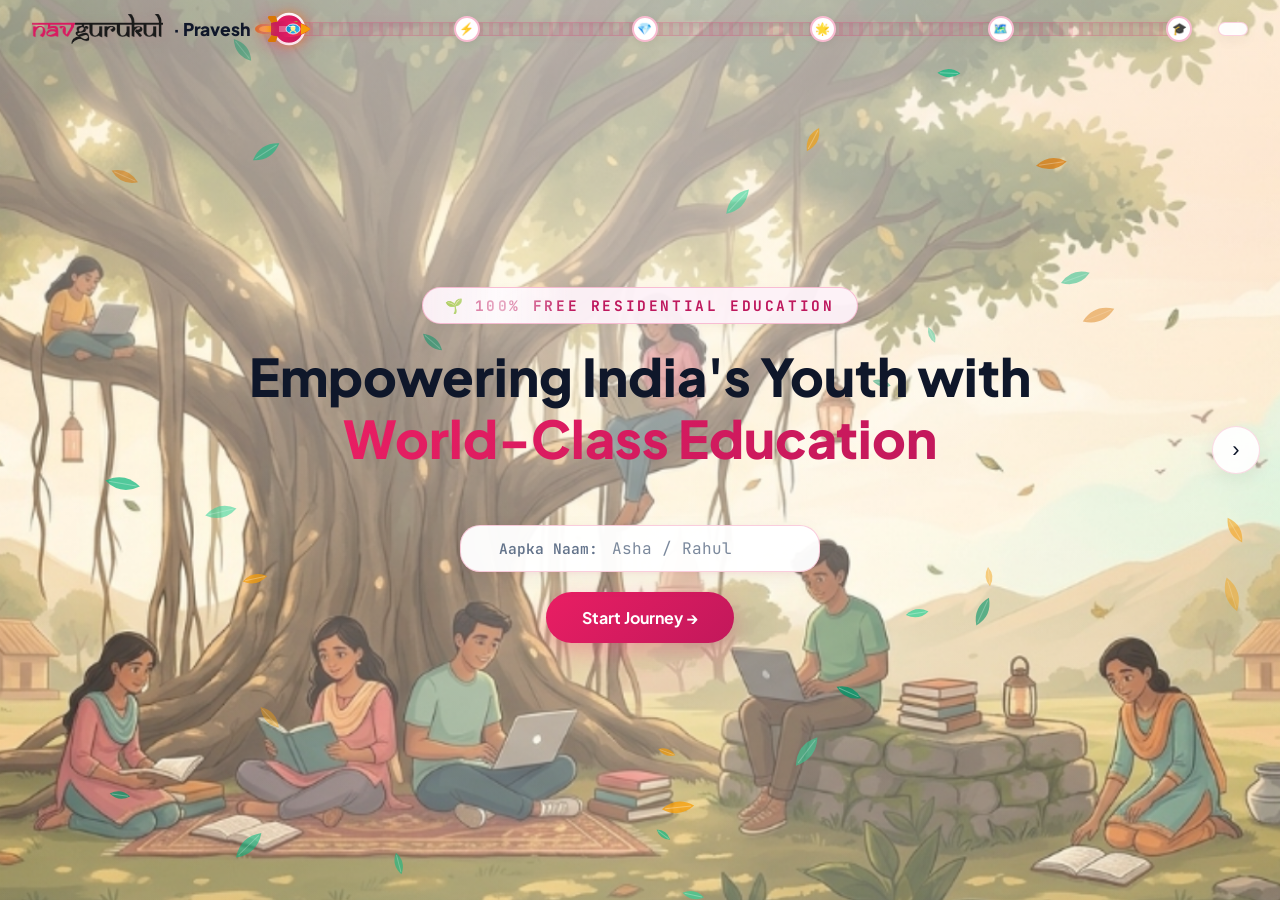
==== commit 0a2fc1fe: "feat: redesign rocket cockpit UI with background image and co-pilot interaction panel" ====
--- a/index.html
+++ b/index.html
@@ -974,122 +974,86 @@
                         <!-- SUB-QUEST 1: ROCKET COCKPIT MISSION INTERFACE -->
                         <div class="sub-quest-pane active" id="subQuestPane1">
 
-                            <!-- ROCKET COCKPIT STAGE WRAPPER -->
-                            <div class="rocket-cockpit-wrapper">
-                                <!-- Starry Viewport in Background -->
-                                <div class="cockpit-viewport">
-                                    <div class="viewport-stars-bg"></div>
-                                    <div class="viewport-nebula-glow"></div>
-                                </div>
-
-                                <!-- Glowing Cockpit Dashboard Frame -->
-                                <div class="cockpit-dashboard-frame">
-                                    <!-- Cockpit Top HUD Progress Bar -->
-                                    <div class="cockpit-hud-header">
-                                        <div class="hud-profile-badge">
-                                            <span class="hud-rocket-icon">🚀</span>
-                                            <span class="hud-profile-title">MISSION PROFILE</span>
-                                        </div>
-                                        <div class="cockpit-progress-container">
-                                            <div class="cockpit-progress-bar">
-                                                <div class="cockpit-progress-fill" id="cockpitProgressFill"
-                                                    style="width: 25%;"></div>
+                            <!-- FULL ROCKET INTERIOR COCKPIT ENVIRONMENT -->
+                            <div class="rocket-interior-environment" id="rocketInteriorEnv">
+                                
+                                <!-- 1. Rocket Cockpit Widescreen Background Layer -->
+                                <div class="cockpit-bg-layer">
+                                    <div class="cockpit-bg-img" style="background-image: url('rocket-cockpit-bg.png');"></div>
+                                    <div class="cockpit-space-stars"></div>
+                                    <div class="cockpit-nebula-pulse"></div>
+                                </div>
+
+                                <!-- 2. Asha Flight Co-Pilot Guide Header -->
+                                <div class="cockpit-copilot-floating-bar">
+                                    <div class="copilot-avatar-mini">
+                                        <img src="mentor-avatar2.png" alt="Asha Co-Pilot" class="copilot-mini-img">
+                                    </div>
+                                    <div class="copilot-bubble" id="copilotSpeechBubble">
+                                        <span class="copilot-bubble-arrow"></span>
+                                        <span class="copilot-bubble-text" id="copilotBubbleText">Welcome aboard! 🚀 What’s your name?</span>
+                                    </div>
+                                </div>
+
+                                <!-- 3. Floating Interaction Stage (No Dark Box Backdrop!) -->
+                                <div class="cockpit-floating-stage">
+                                    <div class="cockpit-stage-viewport">
+
+                                        <!-- TASK 1: NAME STEP -->
+                                        <div class="floating-step-card active" id="missionStep1">
+                                            <div class="floating-step-header text-center">
+                                                <span class="cockpit-tag-badge">🚀 WELCOME ABOARD</span>
+                                                <h2 class="floating-prompt-title" id="missionPrompt1">What’s your name?</h2>
+                                                <p class="floating-subprompt" id="missionSubprompt1">First, tell us what to call you during the mission.</p>
                                             </div>
-                                            <div class="cockpit-steps-dots">
-                                                <div class="cockpit-step-dot active" id="cockpitDot1">
-                                                    <span class="dot-num">1</span>
-                                                    <span class="dot-label">Name</span>
-                                                </div>
-                                                <div class="cockpit-step-dot" id="cockpitDot2">
-                                                    <span class="dot-num">2</span>
-                                                    <span class="dot-label">Photo</span>
-                                                </div>
-                                                <div class="cockpit-step-dot" id="cockpitDot3">
-                                                    <span class="dot-num">3</span>
-                                                    <span class="dot-label">DOB</span>
-                                                </div>
-                                                <div class="cockpit-step-dot" id="cockpitDot4">
-                                                    <span class="dot-num">4</span>
-                                                    <span class="dot-label">Gender</span>
-                                                </div>
-                                            </div>
-                                        </div>
-                                        <div class="hud-step-counter" id="hudStepCounter">1 / 4</div>
-                                    </div>
-
-                                    <!-- Cockpit Central Interaction Stage -->
-                                    <div class="cockpit-stage-content">
-
-                                        <!-- COCKPIT STEP 1: ENTER YOUR NAME -->
-                                        <div class="mission-step-card active" id="missionStep1">
-                                            <div class="mission-step-header">
-                                                <span class="greeting-badge">🚀 EXPLORER ONBOARDING</span>
-                                                <h2 class="mission-prompt-typing" id="missionPrompt1">Welcome, Explorer!
-                                                    🚀</h2>
-                                                <p class="mission-subprompt" id="missionSubprompt1">First, tell us your
-                                                    name.</p>
-                                            </div>
-
-                                            <div class="mission-step-body">
-                                                <div class="mission-input-card">
-                                                    <label for="cockpitFirstName" class="mission-input-label">Enter your
-                                                        name</label>
-                                                    <div class="mission-input-wrapper">
-                                                        <span class="mission-input-icon">👤</span>
-                                                        <input type="text" id="cockpitFirstName"
-                                                            class="mission-text-input"
-                                                            placeholder="What should we call you?"
-                                                            autocomplete="given-name" oninput="syncCockpitNameInputs()"
-                                                            onkeydown="if(event.key==='Enter'){event.preventDefault();advanceCockpitStep(1);}">
+
+                                            <div class="floating-step-body">
+                                                <div class="floating-input-group">
+                                                    <label for="cockpitFirstName" class="floating-input-label">Explorer Name</label>
+                                                    <div class="floating-input-wrapper">
+                                                        <span class="floating-icon">👤</span>
+                                                        <input type="text" id="cockpitFirstName" class="floating-text-input"
+                                                            placeholder="What should we call you?" autocomplete="given-name"
+                                                            oninput="syncCockpitNameInputs()" onkeydown="if(event.key==='Enter'){event.preventDefault();advanceCockpitStep(1);}">
                                                     </div>
-                                                    <div class="mission-input-wrapper secondary-name-wrap"
-                                                        style="margin-top: 10px;">
-                                                        <span class="mission-input-icon">📝</span>
-                                                        <input type="text" id="cockpitLastName"
-                                                            class="mission-text-input"
-                                                            placeholder="Last Name (e.g. Kumar)"
-                                                            autocomplete="family-name" oninput="syncCockpitNameInputs()"
-                                                            onkeydown="if(event.key==='Enter'){event.preventDefault();advanceCockpitStep(1);}">
+                                                    <div class="floating-input-wrapper secondary-wrap" style="margin-top: 12px;">
+                                                        <span class="floating-icon">📝</span>
+                                                        <input type="text" id="cockpitLastName" class="floating-text-input"
+                                                            placeholder="Last Name (e.g. Kumar)" autocomplete="family-name"
+                                                            oninput="syncCockpitNameInputs()" onkeydown="if(event.key==='Enter'){event.preventDefault();advanceCockpitStep(1);}">
                                                     </div>
                                                 </div>
 
-                                                <div class="mission-greeting-ack" id="missionGreetingAck"
-                                                    style="display:none;">
+                                                <div class="mission-greeting-ack" id="missionGreetingAck" style="display:none;">
                                                     <span class="ack-icon">👋</span>
-                                                    <span class="ack-text" id="ackText">Nice to meet you,
-                                                        Explorer!</span>
+                                                    <span class="ack-text" id="ackText">Nice to meet you!</span>
                                                     <div class="ack-sparkles">✨ ✦ ⭐</div>
                                                 </div>
                                             </div>
 
-                                            <div class="mission-step-footer align-end">
-                                                <button type="button" class="cockpit-btn cockpit-btn-primary"
-                                                    onclick="advanceCockpitStep(1)">
+                                            <div class="floating-step-footer center-footer">
+                                                <button type="button" class="floating-action-btn primary-glow-btn" onclick="advanceCockpitStep(1)">
                                                     <span>Continue →</span>
                                                 </button>
                                             </div>
                                         </div>
 
-                                        <!-- COCKPIT STEP 2: PHOTO STEP -->
-                                        <div class="mission-step-card" id="missionStep2">
-                                            <div class="mission-step-header">
-                                                <span class="greeting-badge">📸 EXPLORER IDENTITY</span>
-                                                <h2 class="mission-prompt-title">Let’s add your explorer photo 📸</h2>
-                                                <p class="mission-subprompt">Upload a photo for your official NavGurukul
-                                                    admit card.</p>
+                                        <!-- TASK 2: PHOTO STEP -->
+                                        <div class="floating-step-card" id="missionStep2">
+                                            <div class="floating-step-header text-center">
+                                                <span class="cockpit-tag-badge">📸 EXPLORER IDENTITY</span>
+                                                <h2 class="floating-prompt-title">Let’s add your photo 📸</h2>
+                                                <p class="floating-subprompt">Upload a photo for your official NavGurukul admit card.</p>
                                             </div>
 
-                                            <div class="mission-step-body">
-                                                <div class="cockpit-photo-upload-box">
-                                                    <label for="etPhotoInput" class="cockpit-photo-dropzone"
-                                                        id="cockpitPhotoDropzone" title="Click to upload photo">
-                                                        <div class="cockpit-photo-preview" id="cockpitPhotoPreview"
-                                                            style="display:none;">
+                                            <div class="floating-step-body">
+                                                <div class="floating-photo-box">
+                                                    <label for="etPhotoInput" class="floating-photo-dropzone" id="cockpitPhotoDropzone" title="Click to upload photo">
+                                                        <div class="floating-photo-preview" id="cockpitPhotoPreview" style="display:none;">
                                                             <img id="cockpitPhotoImg" src="" alt="Explorer Photo">
                                                             <span class="photo-change-overlay">✏️ Change Photo</span>
                                                         </div>
-                                                        <div class="cockpit-photo-placeholder"
-                                                            id="cockpitPhotoPlaceholder">
+                                                        <div class="floating-photo-placeholder" id="cockpitPhotoPlaceholder">
                                                             <div class="photo-cam-icon-glow">📷</div>
                                                             <span class="photo-main-text">Add Your Photo</span>
                                                             <span class="photo-sub-text">Click to select photo</span>
@@ -1098,126 +1062,110 @@
                                                 </div>
                                             </div>
 
-                                            <div class="mission-step-footer flex-between">
-                                                <button type="button" class="cockpit-btn cockpit-btn-secondary"
-                                                    onclick="prevCockpitStep(2)">
+                                            <div class="floating-step-footer flex-between">
+                                                <button type="button" class="floating-action-btn secondary-btn" onclick="prevCockpitStep(2)">
                                                     <span>← Back</span>
                                                 </button>
-                                                <button type="button" class="cockpit-btn cockpit-btn-primary"
-                                                    id="cockpitPhotoContinueBtn" onclick="advanceCockpitStep(2)">
+                                                <button type="button" class="floating-action-btn primary-glow-btn" id="cockpitPhotoContinueBtn" onclick="advanceCockpitStep(2)">
                                                     <span>Continue →</span>
                                                 </button>
                                             </div>
                                         </div>
 
-                                        <!-- COCKPIT STEP 3: DATE OF BIRTH STEP -->
-                                        <div class="mission-step-card" id="missionStep3">
-                                            <div class="mission-step-header">
-                                                <span class="greeting-badge">🎂 BIRTHDAY LOG</span>
-                                                <h2 class="mission-prompt-title">When is your birthday? 🎂</h2>
-                                                <p class="mission-subprompt">Select your date of birth for mission
-                                                    records.</p>
+                                        <!-- TASK 3: DATE OF BIRTH STEP -->
+                                        <div class="floating-step-card" id="missionStep3">
+                                            <div class="floating-step-header text-center">
+                                                <span class="cockpit-tag-badge">🎂 BIRTHDAY LOG</span>
+                                                <h2 class="floating-prompt-title">When’s your birthday? 🎂</h2>
+                                                <p class="floating-subprompt">Select your date of birth for mission records.</p>
                                             </div>
 
-                                            <div class="mission-step-body">
-                                                <div class="cockpit-dob-card">
-                                                    <div class="dob-input-group">
-                                                        <span class="dob-calendar-icon">📅</span>
-                                                        <input type="date" id="cockpitDobInput"
-                                                            class="cockpit-date-picker"
-                                                            onchange="syncCockpitDobInput()">
-                                                    </div>
+                                            <div class="floating-step-body">
+                                                <div class="floating-dob-group">
+                                                    <span class="dob-calendar-icon">📅</span>
+                                                    <input type="date" id="cockpitDobInput" class="floating-date-picker" onchange="syncCockpitDobInput()">
                                                 </div>
                                             </div>
 
-                                            <div class="mission-step-footer flex-between">
-                                                <button type="button" class="cockpit-btn cockpit-btn-secondary"
-                                                    onclick="prevCockpitStep(3)">
+                                            <div class="floating-step-footer flex-between">
+                                                <button type="button" class="floating-action-btn secondary-btn" onclick="prevCockpitStep(3)">
                                                     <span>← Back</span>
                                                 </button>
-                                                <button type="button" class="cockpit-btn cockpit-btn-primary"
-                                                    onclick="advanceCockpitStep(3)">
+                                                <button type="button" class="floating-action-btn primary-glow-btn" onclick="advanceCockpitStep(3)">
                                                     <span>Continue →</span>
                                                 </button>
                                             </div>
                                         </div>
 
-                                        <!-- COCKPIT STEP 4: GENDER STEP -->
-                                        <div class="mission-step-card" id="missionStep4">
-                                            <div class="mission-step-header">
-                                                <span class="greeting-badge">🌟 EXPLORER PROFILE</span>
-                                                <h2 class="mission-prompt-title">How should we identify you? 🌟</h2>
-                                                <p class="mission-subprompt">Select an option below to finalize your
-                                                    mission profile.</p>
+                                        <!-- TASK 4: GENDER STEP -->
+                                        <div class="floating-step-card" id="missionStep4">
+                                            <div class="floating-step-header text-center">
+                                                <span class="cockpit-tag-badge">🌟 EXPLORER PROFILE</span>
+                                                <h2 class="floating-prompt-title">How should we identify you? ✨</h2>
+                                                <p class="floating-subprompt">Choose the option that describes you best.</p>
                                             </div>
 
-                                            <div class="mission-step-body">
-                                                <div class="cockpit-gender-grid">
-                                                    <button type="button" class="gender-mission-card" data-gender="Male"
-                                                        onclick="selectCockpitGender('Male')">
-                                                        <span class="gender-card-icon">👨‍🚀</span>
-                                                        <span class="gender-card-label">Male</span>
-                                                        <span class="gender-card-check">✓</span>
+                                            <div class="floating-step-body">
+                                                <div class="floating-gender-row">
+                                                    <button type="button" class="floating-gender-btn" data-gender="Male" onclick="selectCockpitGender('Male')">
+                                                        <span class="gender-btn-icon">👨‍🚀</span>
+                                                        <span class="gender-btn-label">Male</span>
+                                                        <span class="gender-btn-check">✓</span>
                                                     </button>
-                                                    <button type="button" class="gender-mission-card"
-                                                        data-gender="Female" onclick="selectCockpitGender('Female')">
-                                                        <span class="gender-card-icon">👩‍🚀</span>
-                                                        <span class="gender-card-label">Female</span>
-                                                        <span class="gender-card-check">✓</span>
+                                                    <button type="button" class="floating-gender-btn" data-gender="Female" onclick="selectCockpitGender('Female')">
+                                                        <span class="gender-btn-icon">👩‍🚀</span>
+                                                        <span class="gender-btn-label">Female</span>
+                                                        <span class="gender-btn-check">✓</span>
                                                     </button>
-                                                    <button type="button" class="gender-mission-card"
-                                                        data-gender="Other" onclick="selectCockpitGender('Other')">
-                                                        <span class="gender-card-icon">🧑‍🚀</span>
-                                                        <span class="gender-card-label">Other</span>
-                                                        <span class="gender-card-check">✓</span>
+                                                    <button type="button" class="floating-gender-btn" data-gender="Other" onclick="selectCockpitGender('Other')">
+                                                        <span class="gender-btn-icon">🧑‍🚀</span>
+                                                        <span class="gender-btn-label">Other</span>
+                                                        <span class="gender-btn-check">✓</span>
                                                     </button>
                                                 </div>
                                             </div>
 
-                                            <div class="mission-step-footer flex-between">
-                                                <button type="button" class="cockpit-btn cockpit-btn-secondary"
-                                                    onclick="prevCockpitStep(4)">
+                                            <div class="floating-step-footer flex-between">
+                                                <button type="button" class="floating-action-btn secondary-btn" onclick="prevCockpitStep(4)">
                                                     <span>← Back</span>
                                                 </button>
-                                                <button type="button" class="cockpit-btn cockpit-btn-primary"
-                                                    onclick="advanceCockpitStep(4)">
+                                                <button type="button" class="floating-action-btn primary-glow-btn" onclick="advanceCockpitStep(4)">
                                                     <span>Complete Profile →</span>
                                                 </button>
                                             </div>
                                         </div>
 
-                                        <!-- COCKPIT STEP 5: FINAL PROFILE COMPLETION -->
-                                        <div class="mission-step-card" id="missionStep5">
-                                            <div class="mission-step-header text-center">
-                                                <span class="greeting-badge ready-badge">🚀 MISSION READY</span>
-                                                <h2 class="mission-prompt-title ready-sparkle-title">Profile ready,
-                                                    Explorer! 🚀</h2>
-                                                <p class="mission-subprompt bold-subprompt">Your mission is ready to
-                                                    begin.</p>
+                                        <!-- TASK 5: FINAL PROFILE COMPLETION -->
+                                        <div class="floating-step-card" id="missionStep5">
+                                            <div class="floating-step-header text-center">
+                                                <span class="cockpit-tag-badge ready-badge">🚀 MISSION READY</span>
+                                                <h2 class="floating-prompt-title ready-sparkle-title">Profile ready, Explorer! 🚀</h2>
+                                                <p class="floating-subprompt bold-subprompt">Your mission profile is locked in and ready for takeoff.</p>
                                             </div>
 
-                                            <div class="mission-step-body text-center">
-                                                <div class="cockpit-summary-badge">
-                                                    <div class="summary-avatar-preview" id="summaryAvatarPreview">👤
-                                                    </div>
+                                            <div class="floating-step-body text-center">
+                                                <div class="floating-summary-seal">
+                                                    <div class="summary-avatar-preview" id="summaryAvatarPreview">👤</div>
                                                     <div class="summary-details">
-                                                        <div class="summary-name" id="summaryExplorerName">Explorer Name
-                                                        </div>
+                                                        <div class="summary-name" id="summaryExplorerName">Explorer Name</div>
                                                         <div class="summary-sub">NavGurukul Entrance Mission</div>
                                                     </div>
                                                     <span class="summary-check-seal">✓ READY</span>
                                                 </div>
                                             </div>
 
-                                            <div class="mission-step-footer center-footer">
-                                                <button type="button" class="cockpit-btn cockpit-btn-launch"
-                                                    onclick="finishCockpitOnboarding()">
+                                            <div class="floating-step-footer center-footer">
+                                                <button type="button" class="floating-action-btn launch-glow-btn" onclick="finishCockpitOnboarding()">
                                                     <span>Continue Mission →</span>
                                                 </button>
                                             </div>
                                         </div>
 
                                     </div>
+                                </div>
+
+                            </div>
+                        </div>
 
                                     <!-- Cockpit Bottom Control Bar & Pulsing Lights -->
                                     <div class="cockpit-controls-bar">
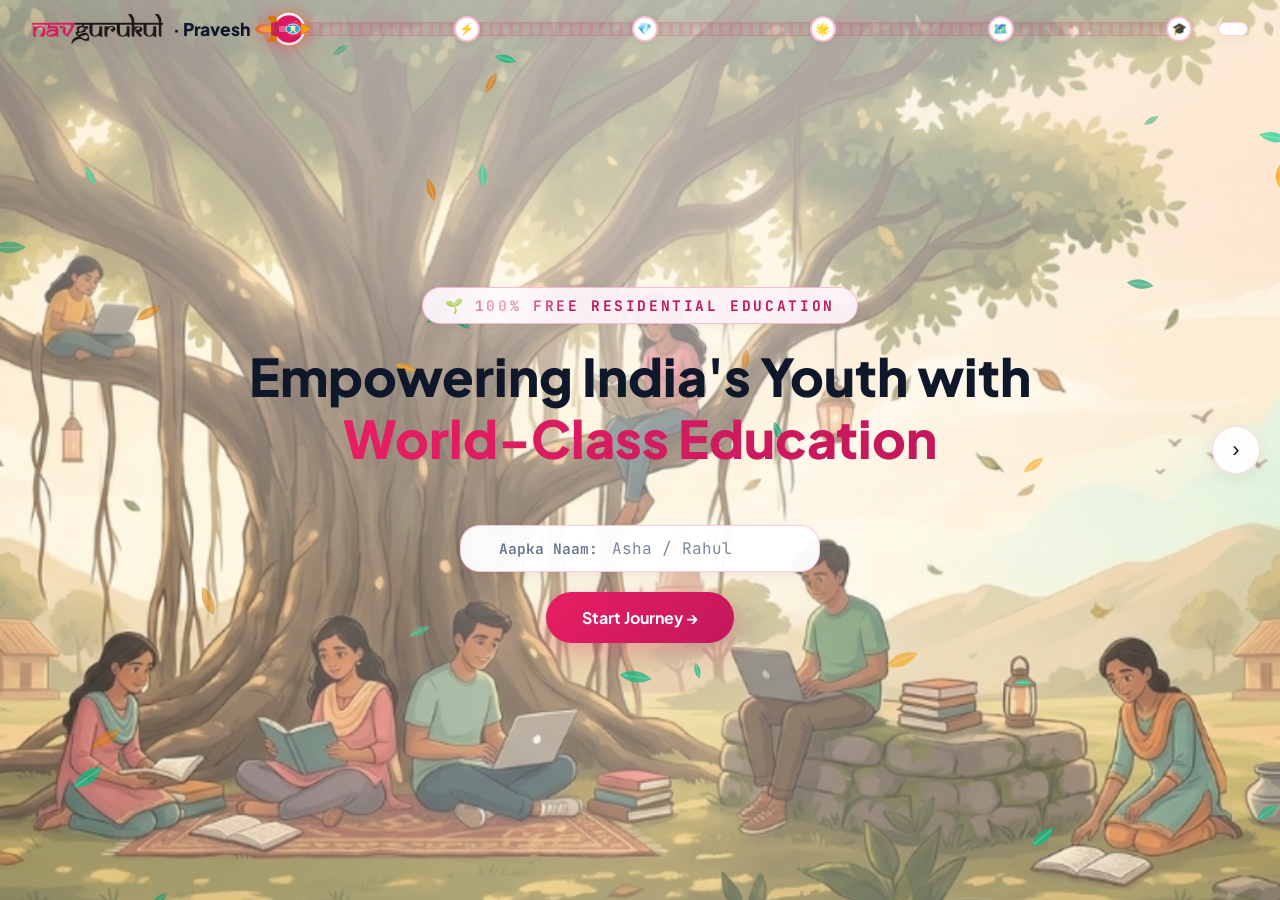
==== commit a5bf31b9: "refactor: redesign landing page cockpit UI with updated asset and optimized component sizing" ====
--- a/index.html
+++ b/index.html
@@ -979,7 +979,7 @@
                                 
                                 <!-- 1. Rocket Cockpit Widescreen Background Layer -->
                                 <div class="cockpit-bg-layer">
-                                    <div class="cockpit-bg-img" style="background-image: url('rocket-cockpit-bg.png');"></div>
+                                    <div class="cockpit-bg-img" style="background-image: url('rocket.png');"></div>
                                     <div class="cockpit-space-stars"></div>
                                     <div class="cockpit-nebula-pulse"></div>
                                 </div>
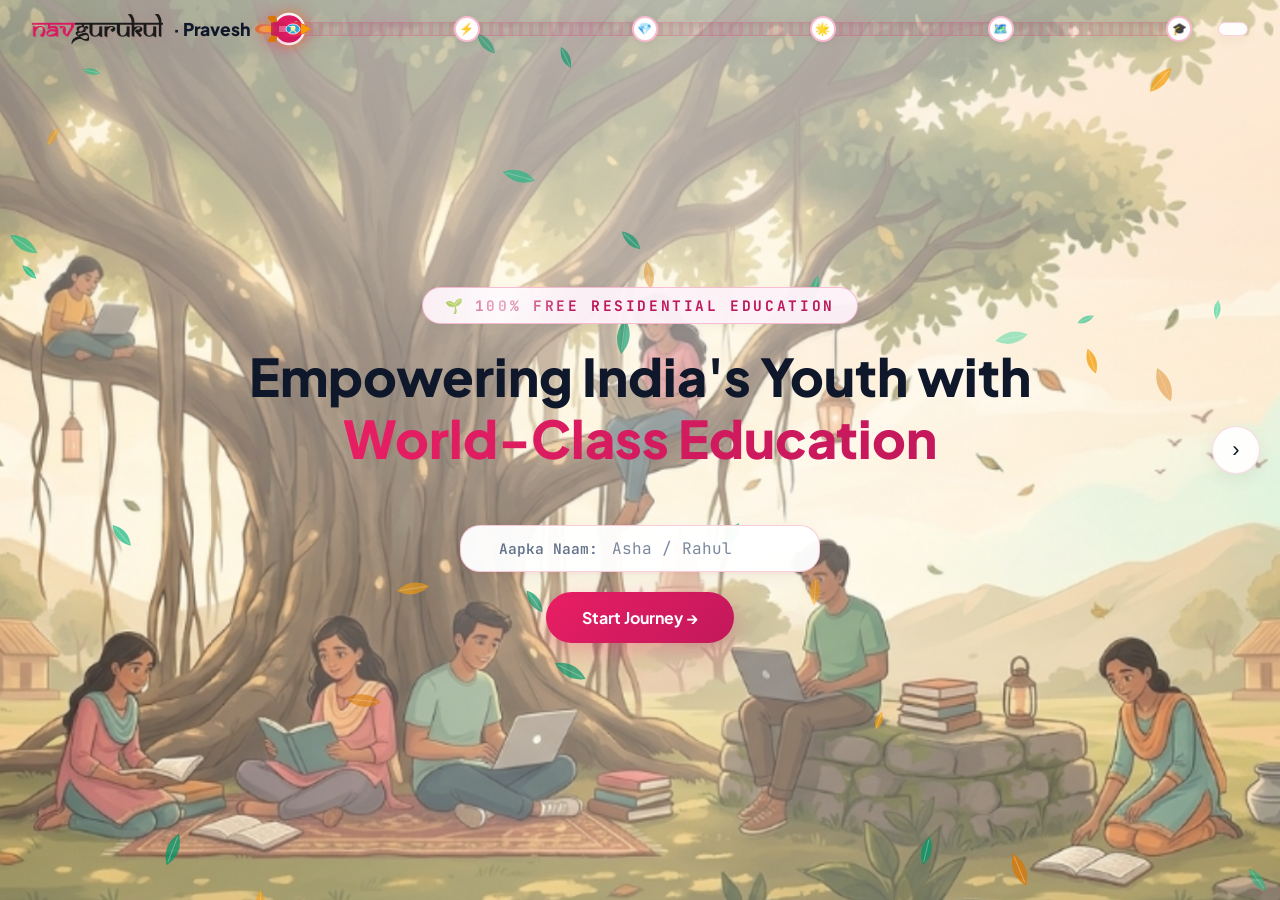
==== commit 73c3f63a: "refactor: update styling and layout for the cockpit floating step card to improve visual consistency" ====
--- a/index.html
+++ b/index.html
@@ -995,28 +995,25 @@
                                     </div>
                                 </div>
 
-                                <!-- 3. Floating Interaction Stage (No Dark Box Backdrop!) -->
+                                <!-- 3. Floating Interaction Stage Container -->
                                 <div class="cockpit-floating-stage">
                                     <div class="cockpit-stage-viewport">
 
                                         <!-- TASK 1: NAME STEP -->
                                         <div class="floating-step-card active" id="missionStep1">
                                             <div class="floating-step-header text-center">
-                                                <span class="cockpit-tag-badge">🚀 WELCOME ABOARD</span>
                                                 <h2 class="floating-prompt-title" id="missionPrompt1">What’s your name?</h2>
-                                                <p class="floating-subprompt" id="missionSubprompt1">First, tell us what to call you during the mission.</p>
                                             </div>
 
                                             <div class="floating-step-body">
                                                 <div class="floating-input-group">
-                                                    <label for="cockpitFirstName" class="floating-input-label">Explorer Name</label>
                                                     <div class="floating-input-wrapper">
                                                         <span class="floating-icon">👤</span>
                                                         <input type="text" id="cockpitFirstName" class="floating-text-input"
-                                                            placeholder="What should we call you?" autocomplete="given-name"
+                                                            placeholder="First Name (e.g. Rahul)" autocomplete="given-name"
                                                             oninput="syncCockpitNameInputs()" onkeydown="if(event.key==='Enter'){event.preventDefault();advanceCockpitStep(1);}">
                                                     </div>
-                                                    <div class="floating-input-wrapper secondary-wrap" style="margin-top: 12px;">
+                                                    <div class="floating-input-wrapper secondary-wrap" style="margin-top: 8px;">
                                                         <span class="floating-icon">📝</span>
                                                         <input type="text" id="cockpitLastName" class="floating-text-input"
                                                             placeholder="Last Name (e.g. Kumar)" autocomplete="family-name"
@@ -1041,9 +1038,7 @@
                                         <!-- TASK 2: PHOTO STEP -->
                                         <div class="floating-step-card" id="missionStep2">
                                             <div class="floating-step-header text-center">
-                                                <span class="cockpit-tag-badge">📸 EXPLORER IDENTITY</span>
-                                                <h2 class="floating-prompt-title">Let’s add your photo 📸</h2>
-                                                <p class="floating-subprompt">Upload a photo for your official NavGurukul admit card.</p>
+                                                <h2 class="floating-prompt-title">Add your photo 📸</h2>
                                             </div>
 
                                             <div class="floating-step-body">
@@ -1075,9 +1070,7 @@
                                         <!-- TASK 3: DATE OF BIRTH STEP -->
                                         <div class="floating-step-card" id="missionStep3">
                                             <div class="floating-step-header text-center">
-                                                <span class="cockpit-tag-badge">🎂 BIRTHDAY LOG</span>
                                                 <h2 class="floating-prompt-title">When’s your birthday? 🎂</h2>
-                                                <p class="floating-subprompt">Select your date of birth for mission records.</p>
                                             </div>
 
                                             <div class="floating-step-body">
@@ -1100,9 +1093,7 @@
                                         <!-- TASK 4: GENDER STEP -->
                                         <div class="floating-step-card" id="missionStep4">
                                             <div class="floating-step-header text-center">
-                                                <span class="cockpit-tag-badge">🌟 EXPLORER PROFILE</span>
                                                 <h2 class="floating-prompt-title">How should we identify you? ✨</h2>
-                                                <p class="floating-subprompt">Choose the option that describes you best.</p>
                                             </div>
 
                                             <div class="floating-step-body">
@@ -1138,9 +1129,7 @@
                                         <!-- TASK 5: FINAL PROFILE COMPLETION -->
                                         <div class="floating-step-card" id="missionStep5">
                                             <div class="floating-step-header text-center">
-                                                <span class="cockpit-tag-badge ready-badge">🚀 MISSION READY</span>
                                                 <h2 class="floating-prompt-title ready-sparkle-title">Profile ready, Explorer! 🚀</h2>
-                                                <p class="floating-subprompt bold-subprompt">Your mission profile is locked in and ready for takeoff.</p>
                                             </div>
 
                                             <div class="floating-step-body text-center">
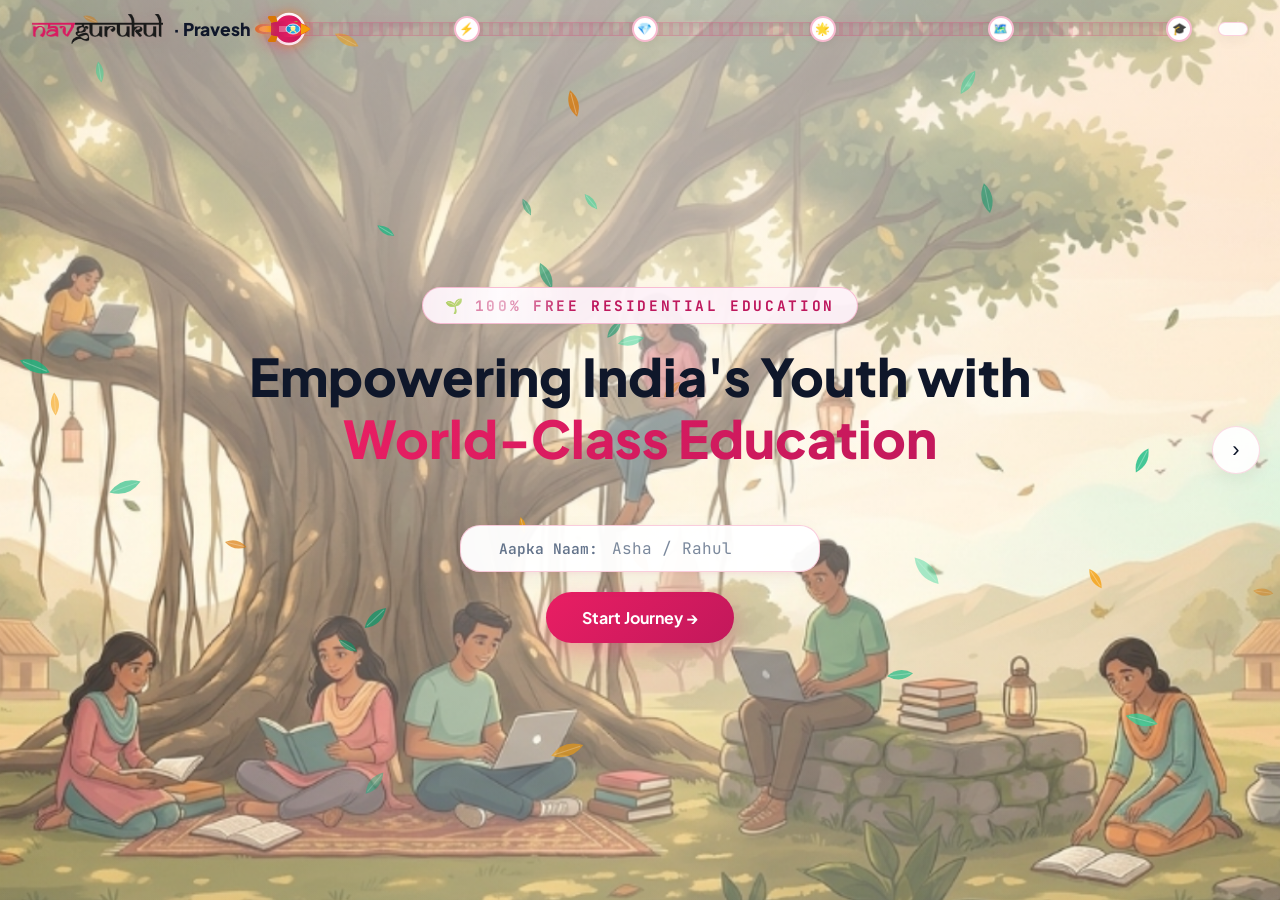
==== commit 2a513c26: "feat: implement holographic avatar guide system with animated projection sequence and dynamic UI upd" ====
--- a/index.html
+++ b/index.html
@@ -985,13 +985,60 @@
                                 </div>
 
                                 <!-- 2. Asha Flight Co-Pilot Guide Header -->
-                                <div class="cockpit-copilot-floating-bar">
+                                <div class="cockpit-copilot-floating-bar" style="display: none;">
                                     <div class="copilot-avatar-mini">
                                         <img src="mentor-avatar2.png" alt="Asha Co-Pilot" class="copilot-mini-img">
                                     </div>
                                     <div class="copilot-bubble" id="copilotSpeechBubble">
                                         <span class="copilot-bubble-arrow"></span>
                                         <span class="copilot-bubble-text" id="copilotBubbleText">Welcome aboard! 🚀 What’s your name?</span>
+                                    </div>
+                                </div>
+
+                                <!-- Holographic Avatar Guide System (Console Projector on Left Side) -->
+                                <div class="cockpit-hologram-system holo-stage-off" id="cockpitHologramSystem">
+                                    <!-- Console Ambient Surface Glow -->
+                                    <div class="holo-console-glow"></div>
+
+                                    <!-- Holographic Projection Stage -->
+                                    <div class="holo-projection-assembly">
+                                        <!-- Elegant Holographic Guide Caption -->
+                                        <div class="holo-guide-caption" id="holoGuideCaption">
+                                            <div class="holo-caption-glow"></div>
+                                            <div class="holo-caption-content" id="holoCaptionText">
+                                                Hey Explorer! 👋<br>What’s your name?
+                                            </div>
+                                            <div class="holo-caption-pointer"></div>
+                                        </div>
+
+                                        <!-- Floating Holographic Avatar Unit -->
+                                        <div class="holo-avatar-wrapper" id="holoAvatarWrapper">
+                                            <div class="holo-particle-field">
+                                                <span class="holo-particle p1"></span>
+                                                <span class="holo-particle p2"></span>
+                                                <span class="holo-particle p3"></span>
+                                                <span class="holo-particle p4"></span>
+                                                <span class="holo-particle p5"></span>
+                                            </div>
+                                            <div class="holo-scanlines"></div>
+                                            <div class="holo-light-sweep"></div>
+                                            <img src="mentor-avatar2.png" alt="Holographic Guide" class="holo-avatar-img" id="holoAvatarImg">
+                                        </div>
+
+                                        <!-- Focused Vertical Light Beam -->
+                                        <div class="holo-light-beam" id="holoLightBeam">
+                                            <div class="beam-cone"></div>
+                                            <div class="beam-core-glow"></div>
+                                        </div>
+                                    </div>
+
+                                    <!-- Physical Projector Base Unit on Console -->
+                                    <div class="holo-projector-base" id="holoProjectorBase">
+                                        <div class="projector-bezel">
+                                            <div class="projector-glow-ring"></div>
+                                            <div class="projector-lens-core"></div>
+                                            <div class="projector-pulse-emitter"></div>
+                                        </div>
                                     </div>
                                 </div>
 
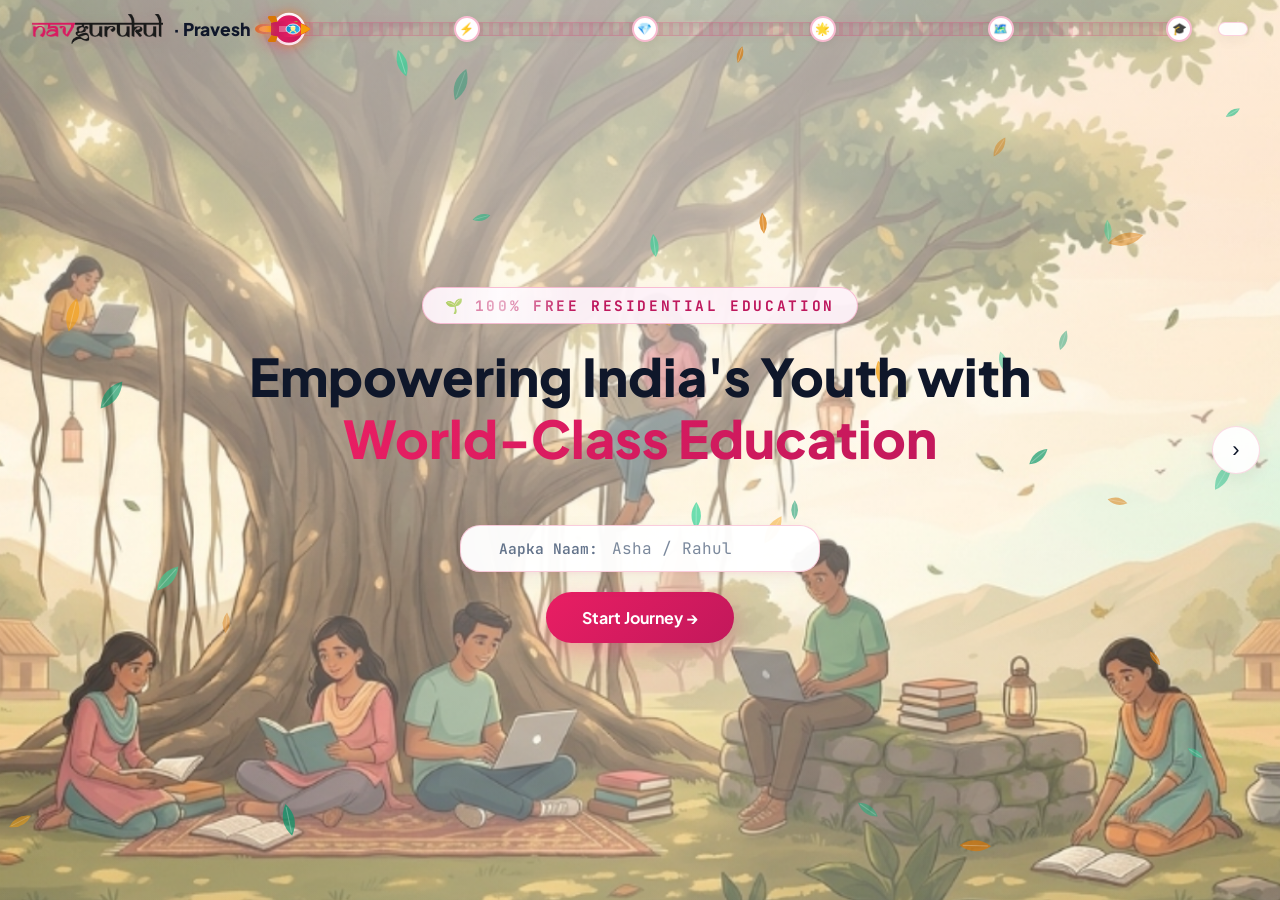
==== commit c2e10ed3: "feat: implement reverse rocket launch transition and add back navigation for cockpit onboarding" ====
--- a/index.html
+++ b/index.html
@@ -1075,8 +1075,11 @@
                                                 </div>
                                             </div>
 
-                                            <div class="floating-step-footer center-footer">
-                                                <button type="button" class="floating-action-btn primary-glow-btn" onclick="advanceCockpitStep(1)">
+                                            <div class="floating-step-footer flex-between">
+                                                <button type="button" class="floating-action-btn secondary-btn" id="cockpitBackBtnStep1" onclick="startReverseRocketLaunchTransition()" aria-label="Back to Instructions">
+                                                    <span>← Back</span>
+                                                </button>
+                                                <button type="button" class="floating-action-btn primary-glow-btn" id="cockpitContinueBtnStep1" onclick="advanceCockpitStep(1)">
                                                     <span>Continue →</span>
                                                 </button>
                                             </div>
@@ -1098,7 +1101,6 @@
                                                         <div class="floating-photo-placeholder" id="cockpitPhotoPlaceholder">
                                                             <div class="photo-cam-icon-glow">📷</div>
                                                             <span class="photo-main-text">Add Your Photo</span>
-                                                            <span class="photo-sub-text">Click to select photo</span>
                                                         </div>
                                                     </label>
                                                 </div>
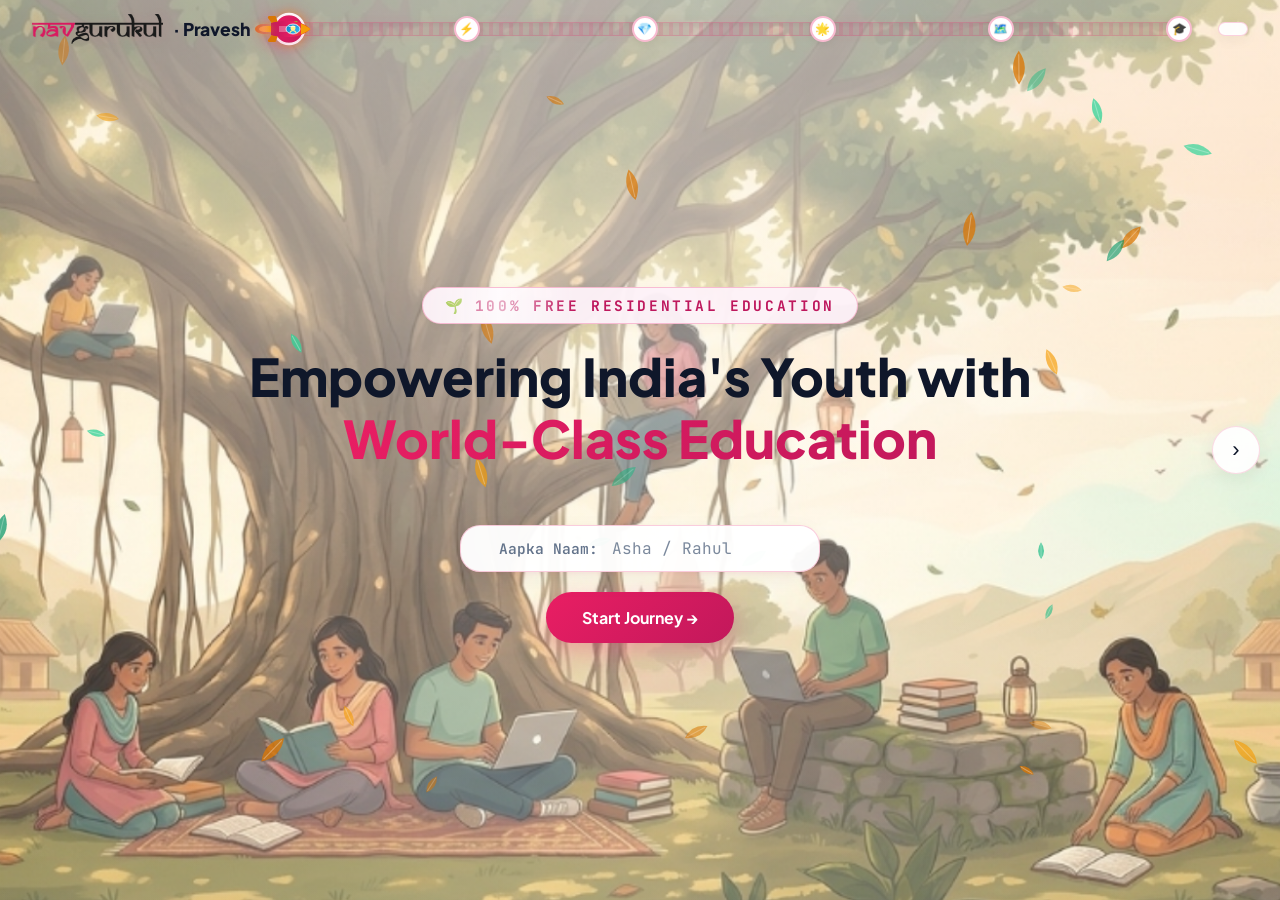
==== commit 8bac0ab7: "feat: add cockpit UI components and streamline rocket landing sequence" ====
--- a/index.html
+++ b/index.html
@@ -754,22 +754,12 @@
                 <div class="et-hud-track" id="etHudTrack">
                     <div class="et-hud-fill" id="etHudFill" style="width: 0%;"></div>
 
-                    <!-- Milestone Checkpoints (1. Instructions, 2. Basic Details, 3. Contact & Location) -->
+                    <!-- Milestone Checkpoints (1. Instructions) -->
                     <div class="et-hud-checkpoints">
                         <button class="et-hud-node active" id="etNode1" style="left: 0%;" onclick="goToEtStep(1)"
                             aria-label="1. Instructions">
                             <span class="node-icon">🌱</span>
                             <span class="node-tooltip">1. Instructions</span>
-                        </button>
-                        <button class="et-hud-node" id="etNode2" style="left: 50%;" onclick="goToEtStep(2)"
-                            aria-label="2. Basic Details">
-                            <span class="node-icon">👤</span>
-                            <span class="node-tooltip">2. Basic Details</span>
-                        </button>
-                        <button class="et-hud-node" id="etNode3" style="left: 100%;" onclick="goToEtStep(3)"
-                            aria-label="3. Contact & Location">
-                            <span class="node-icon">📞</span>
-                            <span class="node-tooltip">3. Contact & Location</span>
                         </button>
                     </div>
 
@@ -976,7 +966,7 @@
 
                             <!-- FULL ROCKET INTERIOR COCKPIT ENVIRONMENT -->
                             <div class="rocket-interior-environment" id="rocketInteriorEnv">
-                                
+
                                 <!-- 1. Rocket Cockpit Widescreen Background Layer -->
                                 <div class="cockpit-bg-layer">
                                     <div class="cockpit-bg-img" style="background-image: url('rocket.png');"></div>
@@ -991,7 +981,8 @@
                                     </div>
                                     <div class="copilot-bubble" id="copilotSpeechBubble">
                                         <span class="copilot-bubble-arrow"></span>
-                                        <span class="copilot-bubble-text" id="copilotBubbleText">Welcome aboard! 🚀 What’s your name?</span>
+                                        <span class="copilot-bubble-text" id="copilotBubbleText">Welcome aboard! 🚀
+                                            What’s your name?</span>
                                     </div>
                                 </div>
 
@@ -1022,7 +1013,8 @@
                                             </div>
                                             <div class="holo-scanlines"></div>
                                             <div class="holo-light-sweep"></div>
-                                            <img src="mentor-avatar2.png" alt="Holographic Guide" class="holo-avatar-img" id="holoAvatarImg">
+                                            <img src="mentor-avatar2.png" alt="Holographic Guide"
+                                                class="holo-avatar-img" id="holoAvatarImg">
                                         </div>
 
                                         <!-- Focused Vertical Light Beam -->
@@ -1049,26 +1041,33 @@
                                         <!-- TASK 1: NAME STEP -->
                                         <div class="floating-step-card active" id="missionStep1">
                                             <div class="floating-step-header text-center">
-                                                <h2 class="floating-prompt-title" id="missionPrompt1">What’s your name?</h2>
+                                                <h2 class="floating-prompt-title" id="missionPrompt1">What’s your name?
+                                                </h2>
                                             </div>
 
                                             <div class="floating-step-body">
                                                 <div class="floating-input-group">
                                                     <div class="floating-input-wrapper">
                                                         <span class="floating-icon">👤</span>
-                                                        <input type="text" id="cockpitFirstName" class="floating-text-input"
-                                                            placeholder="First Name (e.g. Rahul)" autocomplete="given-name"
-                                                            oninput="syncCockpitNameInputs()" onkeydown="if(event.key==='Enter'){event.preventDefault();advanceCockpitStep(1);}">
+                                                        <input type="text" id="cockpitFirstName"
+                                                            class="floating-text-input"
+                                                            placeholder="First Name (e.g. Rahul)"
+                                                            autocomplete="given-name" oninput="syncCockpitNameInputs()"
+                                                            onkeydown="if(event.key==='Enter'){event.preventDefault();advanceCockpitStep(1);}">
                                                     </div>
-                                                    <div class="floating-input-wrapper secondary-wrap" style="margin-top: 8px;">
+                                                    <div class="floating-input-wrapper secondary-wrap"
+                                                        style="margin-top: 8px;">
                                                         <span class="floating-icon">📝</span>
-                                                        <input type="text" id="cockpitLastName" class="floating-text-input"
-                                                            placeholder="Last Name (e.g. Kumar)" autocomplete="family-name"
-                                                            oninput="syncCockpitNameInputs()" onkeydown="if(event.key==='Enter'){event.preventDefault();advanceCockpitStep(1);}">
+                                                        <input type="text" id="cockpitLastName"
+                                                            class="floating-text-input"
+                                                            placeholder="Last Name (e.g. Kumar)"
+                                                            autocomplete="family-name" oninput="syncCockpitNameInputs()"
+                                                            onkeydown="if(event.key==='Enter'){event.preventDefault();advanceCockpitStep(1);}">
                                                     </div>
                                                 </div>
 
-                                                <div class="mission-greeting-ack" id="missionGreetingAck" style="display:none;">
+                                                <div class="mission-greeting-ack" id="missionGreetingAck"
+                                                    style="display:none;">
                                                     <span class="ack-icon">👋</span>
                                                     <span class="ack-text" id="ackText">Nice to meet you!</span>
                                                     <div class="ack-sparkles">✨ ✦ ⭐</div>
@@ -1076,10 +1075,14 @@
                                             </div>
 
                                             <div class="floating-step-footer flex-between">
-                                                <button type="button" class="floating-action-btn secondary-btn" id="cockpitBackBtnStep1" onclick="startReverseRocketLaunchTransition()" aria-label="Back to Instructions">
+                                                <button type="button" class="floating-action-btn secondary-btn"
+                                                    id="cockpitBackBtnStep1"
+                                                    onclick="startReverseRocketLaunchTransition()"
+                                                    aria-label="Back to Instructions">
                                                     <span>← Back</span>
                                                 </button>
-                                                <button type="button" class="floating-action-btn primary-glow-btn" id="cockpitContinueBtnStep1" onclick="advanceCockpitStep(1)">
+                                                <button type="button" class="floating-action-btn primary-glow-btn"
+                                                    id="cockpitContinueBtnStep1" onclick="advanceCockpitStep(1)">
                                                     <span>Continue →</span>
                                                 </button>
                                             </div>
@@ -1093,12 +1096,15 @@
 
                                             <div class="floating-step-body">
                                                 <div class="floating-photo-box">
-                                                    <label for="etPhotoInput" class="floating-photo-dropzone" id="cockpitPhotoDropzone" title="Click to upload photo">
-                                                        <div class="floating-photo-preview" id="cockpitPhotoPreview" style="display:none;">
+                                                    <label for="etPhotoInput" class="floating-photo-dropzone"
+                                                        id="cockpitPhotoDropzone" title="Click to upload photo">
+                                                        <div class="floating-photo-preview" id="cockpitPhotoPreview"
+                                                            style="display:none;">
                                                             <img id="cockpitPhotoImg" src="" alt="Explorer Photo">
                                                             <span class="photo-change-overlay">✏️ Change Photo</span>
                                                         </div>
-                                                        <div class="floating-photo-placeholder" id="cockpitPhotoPlaceholder">
+                                                        <div class="floating-photo-placeholder"
+                                                            id="cockpitPhotoPlaceholder">
                                                             <div class="photo-cam-icon-glow">📷</div>
                                                             <span class="photo-main-text">Add Your Photo</span>
                                                         </div>
@@ -1107,10 +1113,12 @@
                                             </div>
 
                                             <div class="floating-step-footer flex-between">
-                                                <button type="button" class="floating-action-btn secondary-btn" onclick="prevCockpitStep(2)">
+                                                <button type="button" class="floating-action-btn secondary-btn"
+                                                    onclick="prevCockpitStep(2)">
                                                     <span>← Back</span>
                                                 </button>
-                                                <button type="button" class="floating-action-btn primary-glow-btn" id="cockpitPhotoContinueBtn" onclick="advanceCockpitStep(2)">
+                                                <button type="button" class="floating-action-btn primary-glow-btn"
+                                                    id="cockpitPhotoContinueBtn" onclick="advanceCockpitStep(2)">
                                                     <span>Continue →</span>
                                                 </button>
                                             </div>
@@ -1125,15 +1133,18 @@
                                             <div class="floating-step-body">
                                                 <div class="floating-dob-group">
                                                     <span class="dob-calendar-icon">📅</span>
-                                                    <input type="date" id="cockpitDobInput" class="floating-date-picker" onchange="syncCockpitDobInput()">
+                                                    <input type="date" id="cockpitDobInput" class="floating-date-picker"
+                                                        onchange="syncCockpitDobInput()">
                                                 </div>
                                             </div>
 
                                             <div class="floating-step-footer flex-between">
-                                                <button type="button" class="floating-action-btn secondary-btn" onclick="prevCockpitStep(3)">
+                                                <button type="button" class="floating-action-btn secondary-btn"
+                                                    onclick="prevCockpitStep(3)">
                                                     <span>← Back</span>
                                                 </button>
-                                                <button type="button" class="floating-action-btn primary-glow-btn" onclick="advanceCockpitStep(3)">
+                                                <button type="button" class="floating-action-btn primary-glow-btn"
+                                                    onclick="advanceCockpitStep(3)">
                                                     <span>Continue →</span>
                                                 </button>
                                             </div>
@@ -1147,17 +1158,20 @@
 
                                             <div class="floating-step-body">
                                                 <div class="floating-gender-row">
-                                                    <button type="button" class="floating-gender-btn" data-gender="Male" onclick="selectCockpitGender('Male')">
+                                                    <button type="button" class="floating-gender-btn" data-gender="Male"
+                                                        onclick="selectCockpitGender('Male')">
                                                         <span class="gender-btn-icon">👨‍🚀</span>
                                                         <span class="gender-btn-label">Male</span>
                                                         <span class="gender-btn-check">✓</span>
                                                     </button>
-                                                    <button type="button" class="floating-gender-btn" data-gender="Female" onclick="selectCockpitGender('Female')">
+                                                    <button type="button" class="floating-gender-btn"
+                                                        data-gender="Female" onclick="selectCockpitGender('Female')">
                                                         <span class="gender-btn-icon">👩‍🚀</span>
                                                         <span class="gender-btn-label">Female</span>
                                                         <span class="gender-btn-check">✓</span>
                                                     </button>
-                                                    <button type="button" class="floating-gender-btn" data-gender="Other" onclick="selectCockpitGender('Other')">
+                                                    <button type="button" class="floating-gender-btn"
+                                                        data-gender="Other" onclick="selectCockpitGender('Other')">
                                                         <span class="gender-btn-icon">🧑‍🚀</span>
                                                         <span class="gender-btn-label">Other</span>
                                                         <span class="gender-btn-check">✓</span>
@@ -1166,35 +1180,341 @@
                                             </div>
 
                                             <div class="floating-step-footer flex-between">
-                                                <button type="button" class="floating-action-btn secondary-btn" onclick="prevCockpitStep(4)">
+                                                <button type="button" class="floating-action-btn secondary-btn"
+                                                    onclick="prevCockpitStep(4)">
                                                     <span>← Back</span>
                                                 </button>
-                                                <button type="button" class="floating-action-btn primary-glow-btn" onclick="advanceCockpitStep(4)">
-                                                    <span>Complete Profile →</span>
+                                                <button type="button" class="floating-action-btn primary-glow-btn"
+                                                    onclick="advanceCockpitStep(4)">
+                                                    <span>Continue →</span>
                                                 </button>
                                             </div>
                                         </div>
 
-                                        <!-- TASK 5: FINAL PROFILE COMPLETION -->
+                                        <!-- TASK 5: CONTACT PHONE NUMBERS -->
                                         <div class="floating-step-card" id="missionStep5">
                                             <div class="floating-step-header text-center">
-                                                <h2 class="floating-prompt-title ready-sparkle-title">Profile ready, Explorer! 🚀</h2>
+                                                <h2 class="floating-prompt-title">How can we reach you? 📱</h2>
+                                            </div>
+
+                                            <div class="floating-step-body">
+                                                <div class="floating-input-group">
+                                                    <div class="floating-input-wrapper">
+                                                        <span class="floating-icon">💬</span>
+                                                        <input type="tel" id="cockpitWhatsapp"
+                                                            class="floating-text-input"
+                                                            placeholder="WhatsApp Number (e.g. 9876543210)"
+                                                            oninput="syncCockpitContactInputs()"
+                                                            onkeydown="if(event.key==='Enter'){event.preventDefault();advanceCockpitStep(5);}">
+                                                    </div>
+                                                    <div class="floating-input-wrapper secondary-wrap"
+                                                        style="margin-top: 10px;">
+                                                        <span class="floating-icon">📞</span>
+                                                        <input type="tel" id="cockpitPhone" class="floating-text-input"
+                                                            placeholder="Calling Phone Number"
+                                                            oninput="syncCockpitContactInputs()"
+                                                            onkeydown="if(event.key==='Enter'){event.preventDefault();advanceCockpitStep(5);}">
+                                                    </div>
+                                                </div>
+                                            </div>
+
+                                            <div class="floating-step-footer flex-between">
+                                                <button type="button" class="floating-action-btn secondary-btn"
+                                                    onclick="prevCockpitStep(5)">
+                                                    <span>← Back</span>
+                                                </button>
+                                                <button type="button" class="floating-action-btn primary-glow-btn"
+                                                    onclick="advanceCockpitStep(5)">
+                                                    <span>Continue →</span>
+                                                </button>
+                                            </div>
+                                        </div>
+
+                                        <!-- TASK 6: EMAIL ADDRESS (DEDICATED STEP) -->
+                                        <div class="floating-step-card" id="missionStep6">
+                                            <div class="floating-step-header text-center">
+                                                <h2 class="floating-prompt-title">What is your email address? ✉️</h2>
+                                            </div>
+
+                                            <div class="floating-step-body">
+                                                <div class="floating-input-group">
+                                                    <div class="floating-input-wrapper">
+                                                        <span class="floating-icon">✉️</span>
+                                                        <input type="email" id="cockpitEmail"
+                                                            class="floating-text-input"
+                                                            placeholder="Email Address (e.g. student@gmail.com)"
+                                                            oninput="syncCockpitContactInputs()"
+                                                            onkeydown="if(event.key==='Enter'){event.preventDefault();advanceCockpitStep(6);}">
+                                                    </div>
+                                                </div>
+                                            </div>
+
+                                            <div class="floating-step-footer flex-between">
+                                                <button type="button" class="floating-action-btn secondary-btn"
+                                                    onclick="prevCockpitStep(6)">
+                                                    <span>← Back</span>
+                                                </button>
+                                                <button type="button" class="floating-action-btn primary-glow-btn"
+                                                    onclick="advanceCockpitStep(6)">
+                                                    <span>Continue →</span>
+                                                </button>
+                                            </div>
+                                        </div>
+
+                                        <!-- TASK 7: LOCATION DETAILS -->
+                                        <div class="floating-step-card" id="missionStep7">
+                                            <div class="floating-step-header text-center">
+                                                <h2 class="floating-prompt-title">Where are you located? 📍</h2>
+                                            </div>
+
+                                            <div class="floating-step-body">
+                                                <div class="floating-input-group">
+                                                    <div class="floating-input-wrapper">
+                                                        <span class="floating-icon">📍</span>
+                                                        <input type="text" id="cockpitPincode"
+                                                            class="floating-text-input" maxlength="6"
+                                                            placeholder="6-Digit PIN Code"
+                                                            oninput="syncCockpitLocationInputs()"
+                                                            onkeydown="if(event.key==='Enter'){event.preventDefault();advanceCockpitStep(7);}">
+                                                    </div>
+                                                    <div class="floating-input-wrapper secondary-wrap"
+                                                        style="margin-top: 8px;">
+                                                        <span class="floating-icon">🏙️</span>
+                                                        <input type="text" id="cockpitDistrict"
+                                                            class="floating-text-input"
+                                                            placeholder="District (e.g. Patna)"
+                                                            oninput="syncCockpitLocationInputs()"
+                                                            onkeydown="if(event.key==='Enter'){event.preventDefault();advanceCockpitStep(7);}">
+                                                    </div>
+                                                    <div class="floating-input-wrapper secondary-wrap"
+                                                        style="margin-top: 8px;">
+                                                        <span class="floating-icon">🗺️</span>
+                                                        <input type="text" id="cockpitState" class="floating-text-input"
+                                                            placeholder="State (e.g. Bihar)"
+                                                            oninput="syncCockpitLocationInputs()"
+                                                            onkeydown="if(event.key==='Enter'){event.preventDefault();advanceCockpitStep(7);}">
+                                                    </div>
+                                                </div>
+                                            </div>
+
+                                            <div class="floating-step-footer flex-between">
+                                                <button type="button" class="floating-action-btn secondary-btn"
+                                                    onclick="prevCockpitStep(7)">
+                                                    <span>← Back</span>
+                                                </button>
+                                                <button type="button" class="floating-action-btn primary-glow-btn"
+                                                    onclick="advanceCockpitStep(7)">
+                                                    <span>Continue →</span>
+                                                </button>
+                                            </div>
+                                        </div>
+
+                                        <!-- TASK 8: CURRENT STATUS STEP -->
+                                        <div class="floating-step-card" id="missionStep8">
+                                            <div class="floating-step-header text-center">
+                                                <h2 class="floating-prompt-title">What is your current status? 💼</h2>
+                                            </div>
+
+                                            <div class="floating-step-body">
+                                                <div class="floating-gender-row">
+                                                    <button type="button" class="floating-gender-btn cockpit-pill-btn"
+                                                        data-field="status" data-value="Student"
+                                                        onclick="selectCockpitPill('status', 'Student')">
+                                                        <span class="gender-btn-icon">🎓</span>
+                                                        <span class="gender-btn-label">Student</span>
+                                                        <span class="gender-btn-check">✓</span>
+                                                    </button>
+                                                    <button type="button" class="floating-gender-btn cockpit-pill-btn"
+                                                        data-field="status" data-value="Job Seeker"
+                                                        onclick="selectCockpitPill('status', 'Job Seeker')">
+                                                        <span class="gender-btn-icon">💼</span>
+                                                        <span class="gender-btn-label">Job Seeker</span>
+                                                        <span class="gender-btn-check">✓</span>
+                                                    </button>
+                                                    <button type="button" class="floating-gender-btn cockpit-pill-btn"
+                                                        data-field="status" data-value="Other"
+                                                        onclick="selectCockpitPill('status', 'Other')">
+                                                        <span class="gender-btn-icon">🌟</span>
+                                                        <span class="gender-btn-label">Other</span>
+                                                        <span class="gender-btn-check">✓</span>
+                                                    </button>
+                                                </div>
+                                            </div>
+
+                                            <div class="floating-step-footer flex-between">
+                                                <button type="button" class="floating-action-btn secondary-btn"
+                                                    onclick="prevCockpitStep(8)">
+                                                    <span>← Back</span>
+                                                </button>
+                                                <button type="button" class="floating-action-btn primary-glow-btn"
+                                                    onclick="advanceCockpitStep(8)">
+                                                    <span>Continue →</span>
+                                                </button>
+                                            </div>
+                                        </div>
+
+                                        <!-- TASK 9: HIGHEST QUALIFICATION STEP -->
+                                        <div class="floating-step-card" id="missionStep9">
+                                            <div class="floating-step-header text-center">
+                                                <h2 class="floating-prompt-title">What is your highest qualification? 📜
+                                                </h2>
+                                            </div>
+
+                                            <div class="floating-step-body">
+                                                <div class="floating-gender-row">
+                                                    <button type="button" class="floating-gender-btn cockpit-pill-btn"
+                                                        data-field="qualification" data-value="10th Pass"
+                                                        onclick="selectCockpitPill('qualification', '10th Pass')">
+                                                        <span class="gender-btn-icon">📜</span>
+                                                        <span class="gender-btn-label">10th Pass</span>
+                                                        <span class="gender-btn-check">✓</span>
+                                                    </button>
+                                                    <button type="button" class="floating-gender-btn cockpit-pill-btn"
+                                                        data-field="qualification" data-value="12th Pass"
+                                                        onclick="selectCockpitPill('qualification', '12th Pass')">
+                                                        <span class="gender-btn-icon">📖</span>
+                                                        <span class="gender-btn-label">12th Pass</span>
+                                                        <span class="gender-btn-check">✓</span>
+                                                    </button>
+                                                    <button type="button" class="floating-gender-btn cockpit-pill-btn"
+                                                        data-field="qualification" data-value="Graduate"
+                                                        onclick="selectCockpitPill('qualification', 'Graduate')">
+                                                        <span class="gender-btn-icon">🎓</span>
+                                                        <span class="gender-btn-label">Graduate</span>
+                                                        <span class="gender-btn-check">✓</span>
+                                                    </button>
+                                                </div>
+                                            </div>
+
+                                            <div class="floating-step-footer flex-between">
+                                                <button type="button" class="floating-action-btn secondary-btn"
+                                                    onclick="prevCockpitStep(9)">
+                                                    <span>← Back</span>
+                                                </button>
+                                                <button type="button" class="floating-action-btn primary-glow-btn"
+                                                    onclick="advanceCockpitStep(9)">
+                                                    <span>Continue →</span>
+                                                </button>
+                                            </div>
+                                        </div>
+
+                                        <!-- TASK 10: SCHOOL MEDIUM STEP -->
+                                        <div class="floating-step-card" id="missionStep10">
+                                            <div class="floating-step-header text-center">
+                                                <h2 class="floating-prompt-title">What was your school medium? 📚</h2>
+                                            </div>
+
+                                            <div class="floating-step-body">
+                                                <div class="floating-gender-row">
+                                                    <button type="button" class="floating-gender-btn cockpit-pill-btn"
+                                                        data-field="medium" data-value="Hindi"
+                                                        onclick="selectCockpitPill('medium', 'Hindi')">
+                                                        <span class="gender-btn-icon">📚</span>
+                                                        <span class="gender-btn-label">Hindi</span>
+                                                        <span class="gender-btn-check">✓</span>
+                                                    </button>
+                                                    <button type="button" class="floating-gender-btn cockpit-pill-btn"
+                                                        data-field="medium" data-value="English"
+                                                        onclick="selectCockpitPill('medium', 'English')">
+                                                        <span class="gender-btn-icon">🌐</span>
+                                                        <span class="gender-btn-label">English</span>
+                                                        <span class="gender-btn-check">✓</span>
+                                                    </button>
+                                                    <button type="button" class="floating-gender-btn cockpit-pill-btn"
+                                                        data-field="medium" data-value="Vernacular/Regional"
+                                                        onclick="selectCockpitPill('medium', 'Vernacular/Regional')">
+                                                        <span class="gender-btn-icon">🗣️</span>
+                                                        <span class="gender-btn-label">Regional</span>
+                                                        <span class="gender-btn-check">✓</span>
+                                                    </button>
+                                                </div>
+                                            </div>
+
+                                            <div class="floating-step-footer flex-between">
+                                                <button type="button" class="floating-action-btn secondary-btn"
+                                                    onclick="prevCockpitStep(10)">
+                                                    <span>← Back</span>
+                                                </button>
+                                                <button type="button" class="floating-action-btn primary-glow-btn"
+                                                    onclick="advanceCockpitStep(10)">
+                                                    <span>Continue →</span>
+                                                </button>
+                                            </div>
+                                        </div>
+
+                                        <!-- TASK 11: CASTE / CATEGORY STEP -->
+                                        <div class="floating-step-card" id="missionStep11">
+                                            <div class="floating-step-header text-center">
+                                                <h2 class="floating-prompt-title">Select your category / caste 👥</h2>
+                                            </div>
+
+                                            <div class="floating-step-body">
+                                                <div class="floating-gender-row">
+                                                    <button type="button" class="floating-gender-btn cockpit-pill-btn"
+                                                        data-field="category" data-value="General"
+                                                        onclick="selectCockpitPill('category', 'General')">
+                                                        <span class="gender-btn-icon">👥</span>
+                                                        <span class="gender-btn-label">General</span>
+                                                        <span class="gender-btn-check">✓</span>
+                                                    </button>
+                                                    <button type="button" class="floating-gender-btn cockpit-pill-btn"
+                                                        data-field="category" data-value="OBC"
+                                                        onclick="selectCockpitPill('category', 'OBC')">
+                                                        <span class="gender-btn-icon">👥</span>
+                                                        <span class="gender-btn-label">OBC</span>
+                                                        <span class="gender-btn-check">✓</span>
+                                                    </button>
+                                                    <button type="button" class="floating-gender-btn cockpit-pill-btn"
+                                                        data-field="category" data-value="SC/ST"
+                                                        onclick="selectCockpitPill('category', 'SC/ST')">
+                                                        <span class="gender-btn-icon">👥</span>
+                                                        <span class="gender-btn-label">SC / ST</span>
+                                                        <span class="gender-btn-check">✓</span>
+                                                    </button>
+                                                </div>
+                                            </div>
+
+                                            <div class="floating-step-footer flex-between">
+                                                <button type="button" class="floating-action-btn secondary-btn"
+                                                    onclick="prevCockpitStep(11)">
+                                                    <span>← Back</span>
+                                                </button>
+                                                <button type="button" class="floating-action-btn primary-glow-btn"
+                                                    onclick="advanceCockpitStep(11)">
+                                                    <span>Continue →</span>
+                                                </button>
+                                            </div>
+                                        </div>
+
+                                        <!-- TASK 12: FINAL ROCKET PROFILE CONFIRMATION & LAUNCH TEST -->
+                                        <div class="floating-step-card" id="missionStep12">
+                                            <div class="floating-step-header text-center">
+                                                <h2 class="floating-prompt-title ready-sparkle-title">All Systems Ready!
+                                                    🚀</h2>
                                             </div>
 
                                             <div class="floating-step-body text-center">
                                                 <div class="floating-summary-seal">
-                                                    <div class="summary-avatar-preview" id="summaryAvatarPreview">👤</div>
+                                                    <div class="summary-avatar-preview" id="summaryAvatarPreview">👨‍🚀
+                                                    </div>
                                                     <div class="summary-details">
-                                                        <div class="summary-name" id="summaryExplorerName">Explorer Name</div>
-                                                        <div class="summary-sub">NavGurukul Entrance Mission</div>
+                                                        <div class="summary-name" id="summaryExplorerName">Explorer Name
+                                                        </div>
+                                                        <div class="summary-sub" id="summaryExplorerLocation">Location &
+                                                            Qualification Verified</div>
                                                     </div>
-                                                    <span class="summary-check-seal">✓ READY</span>
+                                                    <span class="summary-check-seal">✓ ALL VERIFIED</span>
                                                 </div>
                                             </div>
 
-                                            <div class="floating-step-footer center-footer">
-                                                <button type="button" class="floating-action-btn launch-glow-btn" onclick="finishCockpitOnboarding()">
-                                                    <span>Continue Mission →</span>
+                                            <div class="floating-step-footer flex-between">
+                                                <button type="button" class="floating-action-btn secondary-btn"
+                                                    onclick="prevCockpitStep(12)">
+                                                    <span>← Back</span>
+                                                </button>
+                                                <button type="button" class="floating-action-btn launch-glow-btn"
+                                                    onclick="finishCockpitOnboarding()">
+                                                    <span>START Entrance Test 🚀</span>
                                                 </button>
                                             </div>
                                         </div>
@@ -1205,395 +1525,382 @@
                             </div>
                         </div>
 
-                                    <!-- Cockpit Bottom Control Bar & Pulsing Lights -->
-                                    <div class="cockpit-controls-bar">
-                                        <div class="control-light light-1"></div>
-                                        <div class="control-light light-2"></div>
-                                        <span class="cockpit-status-tag">SYSTEM STATUS: READY ⚡</span>
-                                        <div class="control-light light-3"></div>
-                                    </div>
-                                </div>
-                            </div>
-
-                            <!-- HIDDEN ORIGINAL FORM FIELDS FOR FULL COMPATIBILITY & FORM SUBMISSION -->
-                            <div class="et-original-hidden-fields" style="display: none;">
-                                <input type="file" id="etPhotoInput" accept="image/*"
-                                    onchange="handleEtPhotoUpload(event)">
-                                <div id="etPhotoCard" class="et-photo-tile-card">
-                                    <div id="etPhotoPreviewWrap" style="display:none;"><img id="etPhotoImg" src="">
-                                    </div>
-                                    <div id="etPhotoTileBadge"></div>
-                                    <span id="etPhotoLabel"></span>
-                                    <span id="etPhotoSub"></span>
-                                </div>
-                                <input type="text" id="etFirstName">
-                                <input type="text" id="etMiddleName">
-                                <input type="text" id="etLastName">
-                                <input type="date" id="etDob">
-                                <input type="radio" name="etGender" value="Male">
-                                <input type="radio" name="etGender" value="Female">
-                                <input type="radio" name="etGender" value="Other">
-                                <button type="button" id="etStep1NextBtn" onclick="handleStep1Next(event)">Next</button>
-                            </div>
-
-                            <div class="et-pane-actions flex-between mt-20" style="display: none;">
-                                <button type="button" class="et-sec-btn back-inst-btn" onclick="goToEtStep(1)">
-                                    ← Back to Instructions
-                                </button>
-                            </div>
-                        </div>
-
-                        <!-- SUB-QUEST 2: CONTACT, EDUCATION & LOCATION DETAILS (MERGED) -->
-                        <div class="sub-quest-pane" id="subQuestPane2">
-                            <!-- Gamified Banner Header -->
-                            <div class="subquest-banner banner-orange mb-16">
-                                <div class="banner-left">
-                                    <span class="banner-badge badge-orange">✨ STAGE 2 / 2</span>
-                                    <h3 class="banner-title">Contact, Education & Location Details</h3>
-                                </div>
-                            </div>
-
-                            <!-- Section 1: Contact Information -->
-                            <div class="et-form-section sec-card-orange mb-16" id="etStep2ContactCard">
-                                <div class="sec-corner-icon icon-orange"><span>📞</span></div>
-                                <h4 class="et-section-title sec-title-orange">
-                                    <span class="sec-num-badge num-orange">2</span> CONTACT INFORMATION
-                                </h4>
-                                <div class="form-grid-3">
-                                    <div class="form-group" id="groupWhatsapp">
-                                        <label for="etWhatsapp" class="form-label">WhatsApp Number <span
-                                                class="req-star">*</span></label>
-                                        <div class="input-icon-group">
-                                            <span class="input-icon icon-orange-fill">💬</span>
-                                            <input type="tel" id="etWhatsapp" class="form-input et-input"
-                                                placeholder="Enter WhatsApp number (e.g. 9876543210)">
-                                            <span class="input-valid-check" id="checkWhatsapp">✓</span>
-                                        </div>
-                                    </div>
-                                    <div class="form-group" id="groupPhone">
-                                        <label for="etPhone" class="form-label">Phone Number <span
-                                                class="req-star">*</span></label>
-                                        <div class="input-icon-group">
-                                            <span class="input-icon icon-orange-fill">📞</span>
-                                            <input type="tel" id="etPhone" class="form-input et-input"
-                                                placeholder="Enter calling phone number">
-                                            <span class="input-valid-check" id="checkPhone">✓</span>
-                                        </div>
-                                    </div>
-                                    <div class="form-group" id="groupEmail">
-                                        <label for="etEmail" class="form-label">Email Address <span
-                                                class="req-star">*</span></label>
-                                        <div class="input-icon-group">
-                                            <span class="input-icon icon-orange-fill">✉️</span>
-                                            <input type="email" id="etEmail" class="form-input et-input"
-                                                placeholder="student@example.com">
-                                            <span class="input-valid-check" id="checkEmail">✓</span>
-                                        </div>
-                                    </div>
-                                </div>
-                            </div>
-
-                            <!-- Section 2: Education & Location Details -->
-                            <div class="et-form-section sec-card-green" id="etStep2EduCard">
-                                <div class="sec-corner-icon icon-green"><span>🏫</span></div>
-                                <h4 class="et-section-title sec-title-green">
-                                    <span class="sec-num-badge num-green">3</span> EDUCATION & LOCATION DETAILS
-                                </h4>
-                                <div class="form-grid-3 mb-16">
-                                    <div class="form-group" id="groupPincode">
-                                        <label for="etPincode" class="form-label">Pin Code <span
-                                                class="req-star">*</span></label>
-                                        <div class="input-icon-group">
-                                            <span class="input-icon icon-green-fill">📍</span>
-                                            <input type="text" id="etPincode" class="form-input et-input"
-                                                placeholder="6-digit PIN" maxlength="6">
-                                            <span class="input-valid-check" id="checkPincode">✓</span>
-                                        </div>
-                                    </div>
-                                    <div class="form-group" id="groupDistrict">
-                                        <label for="etDistrict" class="form-label">District <span
-                                                class="req-star">*</span></label>
-                                        <div class="input-icon-group">
-                                            <span class="input-icon icon-green-fill">🏙️</span>
-                                            <input type="text" id="etDistrict" class="form-input et-input"
-                                                placeholder="District name">
-                                            <span class="input-valid-check" id="checkDistrict">✓</span>
-                                        </div>
-                                    </div>
-                                    <div class="form-group" id="groupState">
-                                        <label for="etState" class="form-label">State <span
-                                                class="req-star">*</span></label>
-                                        <div class="input-icon-group">
-                                            <span class="input-icon icon-green-fill">🗺️</span>
-                                            <input type="text" id="etState" class="form-input et-input"
-                                                placeholder="State name">
-                                            <span class="input-valid-check" id="checkState">✓</span>
-                                        </div>
-                                    </div>
-                                </div>
-                                <div class="form-grid-4">
-                                    <div class="form-group" id="groupCurrentStatus">
-                                        <label for="etCurrentStatus" class="form-label">Current Status <span
-                                                class="req-star">*</span></label>
-                                        <div class="input-icon-group">
-                                            <select id="etCurrentStatus" class="form-input et-select">
-                                                <option value="">Select Option</option>
-                                                <option value="Student">Student</option>
-                                                <option value="Job Seeker">Job Seeker</option>
-                                                <option value="Other">Other</option>
-                                            </select>
-                                            <span class="input-valid-check" id="checkCurrentStatus">✓</span>
-                                        </div>
-                                    </div>
-                                    <div class="form-group" id="groupQualification">
-                                        <label for="etQualification" class="form-label">Highest Qualification <span
-                                                class="req-star">*</span></label>
-                                        <div class="input-icon-group">
-                                            <span class="input-icon icon-green-fill select-icon-shift">🎓</span>
-                                            <select id="etQualification" class="form-input et-select has-icon-select">
-                                                <option value="">Select Qualification</option>
-                                                <option value="10th Pass">10th Pass</option>
-                                                <option value="12th Pass">12th Pass</option>
-                                                <option value="Graduate">Graduate / Diploma</option>
-                                            </select>
-                                            <span class="input-valid-check" id="checkQualification">✓</span>
-                                        </div>
-                                    </div>
-                                    <div class="form-group" id="groupMedium">
-                                        <label for="etMedium" class="form-label">School Medium <span
-                                                class="req-star">*</span></label>
-                                        <div class="input-icon-group">
-                                            <span class="input-icon icon-green-fill select-icon-shift">📚</span>
-                                            <select id="etMedium" class="form-input et-select has-icon-select">
-                                                <option value="">Select Medium</option>
-                                                <option value="Hindi">Hindi</option>
-                                                <option value="English">English</option>
-                                                <option value="Vernacular/Regional">Regional Language</option>
-                                            </select>
-                                            <span class="input-valid-check" id="checkMedium">✓</span>
-                                        </div>
-                                    </div>
-                                    <div class="form-group" id="groupCategory">
-                                        <label for="etCategory" class="form-label">Caste / Category <span
-                                                class="req-star">*</span></label>
-                                        <div class="input-icon-group">
-                                            <span class="input-icon icon-green-fill select-icon-shift">👥</span>
-                                            <select id="etCategory" class="form-input et-select has-icon-select">
-                                                <option value="">Select Category</option>
-                                                <option value="General">General</option>
-                                                <option value="OBC">OBC</option>
-                                                <option value="SC/ST">SC / ST</option>
-                                            </select>
-                                            <span class="input-valid-check" id="checkCategory">✓</span>
-                                        </div>
-                                    </div>
-                                </div>
-                            </div>
-
-                            <div class="et-pane-actions flex-between mt-20">
-                                <button type="button" class="et-sec-btn back-inst-btn" onclick="goToEtStep(2)">
-                                    ← Back to Basic Details
-                                </button>
-                                <button type="submit" class="submit-glow-btn compact-btn rocket-submit-btn"
-                                    id="etSubmitProfileBtn">
-                                    <span>Submit Profile & Start Entrance Test 🚀</span>
-                                </button>
-                            </div>
-                        </div>
-                    </form>
-                </div>
-
-                <!-- STEP 3: LIVE MCQ ENTRANCE TEST PANE -->
-                <div class="et-step-pane" id="etStep3">
-                    <div class="et-quiz-wrapper">
-                        <!-- Single Unified Question Card Container -->
-                        <div class="et-question-card">
-                            <!-- Quiz Header & 1-Hour Live Countdown Timer -->
-                            <div class="et-quiz-topbar">
-                                <div class="et-quiz-meta">
-                                    <h3 class="et-quiz-subject">🧮 NavGurukul Logic & Problem Solving Test</h3>
-                                </div>
-
-                                <!-- Live 1-Hour Timer Pill Badge -->
-                                <div class="et-quiz-timer-card" id="etQuizTimerCard">
-                                    <div class="timer-ring-icon">⌛</div>
-                                    <div class="timer-text-wrap">
-                                        <span class="timer-label">TIME REMAINING</span>
-                                        <span id="etQuizTimerText" class="timer-numbers">59:34</span>
-                                    </div>
-                                </div>
-                            </div>
-
-                            <div class="et-topbar-divider"></div>
-
-                            <!-- Question Number Badge -->
-                            <div class="et-question-header">
-                                <span id="etQNumBadge" class="et-qnum-badge">Question 1/16</span>
-                            </div>
-
-                            <!-- Blue Question Box with Q Badge -->
-                            <div class="et-question-box">
-                                <div class="q-circle-badge">Q</div>
-                                <h3 id="etQuestionText" class="et-question-text">
-                                    Loading question...
-                                </h3>
-                            </div>
-
-                            <!-- 4 Option Buttons -->
-                            <div class="et-options-grid" id="etOptionsGrid">
-                                <!-- Populated dynamically -->
-                            </div>
-
-                            <!-- Quiz Action Footer -->
-                            <div class="et-quiz-footer">
-                                <div class="et-footer-encouragement">
-                                    <div class="target-icon-wrap">🎯</div>
-                                    <div class="encouragement-text">
-                                        <div class="enc-title">You can do it, <span
-                                                class="student-name-placeholder">Sujit</span>!</div>
-                                        <div class="enc-sub">Think smart, not just hard! 💪</div>
-                                    </div>
-                                    <div class="enc-divider"></div>
-                                </div>
-
-                                <div class="et-footer-nav-btns" style="display: flex; align-items: center; gap: 12px;">
-                                    <button type="button" class="et-prev-btn" id="etPrevQBtn" onclick="prevEtQuestion()"
-                                        style="visibility: hidden;">
-                                        ← Previous Question
-                                    </button>
-
-                                    <div class="et-next-btn-wrap">
-                                        <button type="button" class="submit-glow-btn compact-btn gradient-next-btn"
-                                            id="etNextQBtn" onclick="nextEtQuestion()">
-                                            <span>Next Question →</span>
-                                        </button>
-                                        <span class="btn-sparkle">
-                                            <svg width="16" height="16" viewBox="0 0 24 24" fill="#ffb703"
-                                                xmlns="http://www.w3.org/2000/svg">
-                                                <path
-                                                    d="M12 0L14.59 9.41L24 12L14.59 14.59L12 24L9.41 14.59L0 12L9.41 9.41L12 0Z" />
-                                            </svg>
-                                        </span>
-                                    </div>
-                                </div>
-                            </div>
-                        </div>
-                    </div>
-                </div>
-
-                <!-- STEP 4: ENTRANCE TEST RESULT & INTERVIEW SLOT BOOKING DASHBOARD -->
-                <div class="et-step-pane" id="etStep4">
-                    <div class="et-results-container">
-                        <!-- Results Page Header -->
-                        <div class="res-page-header">
-                            <div class="res-header-left">
-                                <div class="res-header-icon">📄</div>
-                                <div>
-                                    <h2 class="res-page-title">Student Results</h2>
-                                    <p class="res-page-sub">Track your test results and interview slot booking status.
-                                    </p>
-                                </div>
-                            </div>
-                        </div>
-
-                        <!-- Student Details Card -->
-                        <div class="res-card res-student-card">
-                            <div class="res-card-title">
-                                <span class="card-title-icon">👤</span>
-                                <h3>Student Details</h3>
-                            </div>
-                            <div class="res-details-grid">
-                                <div class="res-detail-item">
-                                    <span class="res-detail-label">Name:</span>
-                                    <span class="res-detail-val" id="resStudentName">Sujit Kumar</span>
-                                </div>
-                                <div class="res-detail-item">
-                                    <span class="res-detail-label">Email:</span>
-                                    <span class="res-detail-val" id="resStudentEmail">student@example.com</span>
-                                </div>
-                                <div class="res-detail-item">
-                                    <span class="res-detail-label">Phone Number:</span>
-                                    <span class="res-detail-val" id="resStudentPhone">9915694098</span>
-                                </div>
-                                <div class="res-detail-item">
-                                    <span class="res-detail-label">State:</span>
-                                    <span class="res-detail-val" id="resStudentState">Bihar</span>
-                                </div>
-                                <div class="res-detail-item full-width">
-                                    <span class="res-detail-label">Selected School:</span>
-                                    <span class="res-detail-val" id="resStudentSchool">School of Programming
-                                        (SOP)</span>
-                                </div>
-                            </div>
-                        </div>
-
-                        <!-- Test Results & Slot Booking Card -->
-                        <div class="res-card res-results-card">
-                            <div class="res-card-title">
-                                <span class="card-title-icon">📑</span>
-                                <h3>Test Results & Slot Booking</h3>
-                            </div>
-
-                            <div class="res-table-wrapper">
-                                <table class="res-table">
-                                    <thead>
-                                        <tr>
-                                            <th>STAGE</th>
-                                            <th>STATUS</th>
-                                            <th>SCHEDULED TIME</th>
-                                            <th>ACTIONS</th>
-                                            <th>MARKS</th>
-                                        </tr>
-                                    </thead>
-                                    <tbody id="resTableBody">
-                                        <!-- Dynamically populated by renderEtResultTable() -->
-                                    </tbody>
-                                </table>
-                            </div>
-                        </div>
-                    </div>
-                </div>
-
-                <!-- BOOK INTERVIEW SLOT MODAL -->
-                <div class="et-slot-modal-backdrop" id="slotBookingModal" style="display: none;">
-                    <div class="et-slot-modal-card">
-                        <div class="slot-modal-header">
-                            <div>
-                                <h3 class="slot-modal-title">Book Interview Slot (Learning Round)</h3>
-                                <div class="slot-modal-user" id="slotModalUserInfo">👤 Sujit Kumar • student@example.com
-                                </div>
-                            </div>
-                            <button type="button" class="slot-modal-close" onclick="closeSlotBookingModal()">✕</button>
-                        </div>
-                        <div class="slot-modal-body">
-                            <div class="form-group mb-16">
-                                <label class="form-label">📅 Select Date</label>
-                                <div class="slot-date-picker-wrap">
-                                    <input type="date" id="slotDatePicker" class="form-input et-input"
-                                        onchange="updateSelectedDatePreview()">
-                                    <div class="slot-date-preview" id="slotDatePreview">Selected Date: Thursday, August
-                                        27, 2026</div>
-                                </div>
-                            </div>
-
-                            <div class="form-group mb-20">
-                                <label class="form-label">⏰ Available Time Slots</label>
-                                <div class="slot-chips-grid">
-                                    <div class="slot-chip selected" onclick="selectSlotChip(this)">10:00 AM - 11:00 AM
-                                    </div>
-                                    <div class="slot-chip" onclick="selectSlotChip(this)">02:00 PM - 03:00 PM</div>
-                                    <div class="slot-chip" onclick="selectSlotChip(this)">05:00 PM - 06:00 PM</div>
-                                </div>
-                            </div>
-
-                            <button type="button" class="submit-glow-btn full-width" onclick="confirmSlotBooking()">
-                                <span>Confirm & Book Slot 🎯</span>
+                        <!-- Cockpit Bottom Control Bar & Pulsing Lights -->
+                        <div class="cockpit-controls-bar">
+                            <div class="control-light light-1"></div>
+                            <div class="control-light light-2"></div>
+                            <span class="cockpit-status-tag">SYSTEM STATUS: READY ⚡</span>
+                            <div class="control-light light-3"></div>
+                        </div>
+                </div>
+    </div>
+
+    <!-- HIDDEN ORIGINAL FORM FIELDS FOR FULL COMPATIBILITY & FORM SUBMISSION -->
+    <div class="et-original-hidden-fields" style="display: none;">
+        <input type="file" id="etPhotoInput" accept="image/*" onchange="handleEtPhotoUpload(event)">
+        <div id="etPhotoCard" class="et-photo-tile-card">
+            <div id="etPhotoPreviewWrap" style="display:none;"><img id="etPhotoImg" src="">
+            </div>
+            <div id="etPhotoTileBadge"></div>
+            <span id="etPhotoLabel"></span>
+            <span id="etPhotoSub"></span>
+        </div>
+        <input type="text" id="etFirstName">
+        <input type="text" id="etMiddleName">
+        <input type="text" id="etLastName">
+        <input type="date" id="etDob">
+        <input type="radio" name="etGender" value="Male">
+        <input type="radio" name="etGender" value="Female">
+        <input type="radio" name="etGender" value="Other">
+        <button type="button" id="etStep1NextBtn" onclick="handleStep1Next(event)">Next</button>
+    </div>
+
+    <div class="et-pane-actions flex-between mt-20" style="display: none;">
+        <button type="button" class="et-sec-btn back-inst-btn" onclick="goToEtStep(1)">
+            ← Back to Instructions
+        </button>
+    </div>
+    </div>
+
+    <!-- SUB-QUEST 2: CONTACT, EDUCATION & LOCATION DETAILS (MERGED) -->
+    <div class="sub-quest-pane" id="subQuestPane2">
+        <!-- Gamified Banner Header -->
+        <div class="subquest-banner banner-orange mb-16">
+            <div class="banner-left">
+                <span class="banner-badge badge-orange">✨ STAGE 2 / 2</span>
+                <h3 class="banner-title">Contact, Education & Location Details</h3>
+            </div>
+        </div>
+
+        <!-- Section 1: Contact Information -->
+        <div class="et-form-section sec-card-orange mb-16" id="etStep2ContactCard">
+            <div class="sec-corner-icon icon-orange"><span>📞</span></div>
+            <h4 class="et-section-title sec-title-orange">
+                <span class="sec-num-badge num-orange">2</span> CONTACT INFORMATION
+            </h4>
+            <div class="form-grid-3">
+                <div class="form-group" id="groupWhatsapp">
+                    <label for="etWhatsapp" class="form-label">WhatsApp Number <span class="req-star">*</span></label>
+                    <div class="input-icon-group">
+                        <span class="input-icon icon-orange-fill">💬</span>
+                        <input type="tel" id="etWhatsapp" class="form-input et-input"
+                            placeholder="Enter WhatsApp number (e.g. 9876543210)">
+                        <span class="input-valid-check" id="checkWhatsapp">✓</span>
+                    </div>
+                </div>
+                <div class="form-group" id="groupPhone">
+                    <label for="etPhone" class="form-label">Phone Number <span class="req-star">*</span></label>
+                    <div class="input-icon-group">
+                        <span class="input-icon icon-orange-fill">📞</span>
+                        <input type="tel" id="etPhone" class="form-input et-input"
+                            placeholder="Enter calling phone number">
+                        <span class="input-valid-check" id="checkPhone">✓</span>
+                    </div>
+                </div>
+                <div class="form-group" id="groupEmail">
+                    <label for="etEmail" class="form-label">Email Address <span class="req-star">*</span></label>
+                    <div class="input-icon-group">
+                        <span class="input-icon icon-orange-fill">✉️</span>
+                        <input type="email" id="etEmail" class="form-input et-input" placeholder="student@example.com">
+                        <span class="input-valid-check" id="checkEmail">✓</span>
+                    </div>
+                </div>
+            </div>
+        </div>
+
+        <!-- Section 2: Education & Location Details -->
+        <div class="et-form-section sec-card-green" id="etStep2EduCard">
+            <div class="sec-corner-icon icon-green"><span>🏫</span></div>
+            <h4 class="et-section-title sec-title-green">
+                <span class="sec-num-badge num-green">3</span> EDUCATION & LOCATION DETAILS
+            </h4>
+            <div class="form-grid-3 mb-16">
+                <div class="form-group" id="groupPincode">
+                    <label for="etPincode" class="form-label">Pin Code <span class="req-star">*</span></label>
+                    <div class="input-icon-group">
+                        <span class="input-icon icon-green-fill">📍</span>
+                        <input type="text" id="etPincode" class="form-input et-input" placeholder="6-digit PIN"
+                            maxlength="6">
+                        <span class="input-valid-check" id="checkPincode">✓</span>
+                    </div>
+                </div>
+                <div class="form-group" id="groupDistrict">
+                    <label for="etDistrict" class="form-label">District <span class="req-star">*</span></label>
+                    <div class="input-icon-group">
+                        <span class="input-icon icon-green-fill">🏙️</span>
+                        <input type="text" id="etDistrict" class="form-input et-input" placeholder="District name">
+                        <span class="input-valid-check" id="checkDistrict">✓</span>
+                    </div>
+                </div>
+                <div class="form-group" id="groupState">
+                    <label for="etState" class="form-label">State <span class="req-star">*</span></label>
+                    <div class="input-icon-group">
+                        <span class="input-icon icon-green-fill">🗺️</span>
+                        <input type="text" id="etState" class="form-input et-input" placeholder="State name">
+                        <span class="input-valid-check" id="checkState">✓</span>
+                    </div>
+                </div>
+            </div>
+            <div class="form-grid-4">
+                <div class="form-group" id="groupCurrentStatus">
+                    <label for="etCurrentStatus" class="form-label">Current Status <span
+                            class="req-star">*</span></label>
+                    <div class="input-icon-group">
+                        <select id="etCurrentStatus" class="form-input et-select">
+                            <option value="">Select Option</option>
+                            <option value="Student">Student</option>
+                            <option value="Job Seeker">Job Seeker</option>
+                            <option value="Other">Other</option>
+                        </select>
+                        <span class="input-valid-check" id="checkCurrentStatus">✓</span>
+                    </div>
+                </div>
+                <div class="form-group" id="groupQualification">
+                    <label for="etQualification" class="form-label">Highest Qualification <span
+                            class="req-star">*</span></label>
+                    <div class="input-icon-group">
+                        <span class="input-icon icon-green-fill select-icon-shift">🎓</span>
+                        <select id="etQualification" class="form-input et-select has-icon-select">
+                            <option value="">Select Qualification</option>
+                            <option value="10th Pass">10th Pass</option>
+                            <option value="12th Pass">12th Pass</option>
+                            <option value="Graduate">Graduate / Diploma</option>
+                        </select>
+                        <span class="input-valid-check" id="checkQualification">✓</span>
+                    </div>
+                </div>
+                <div class="form-group" id="groupMedium">
+                    <label for="etMedium" class="form-label">School Medium <span class="req-star">*</span></label>
+                    <div class="input-icon-group">
+                        <span class="input-icon icon-green-fill select-icon-shift">📚</span>
+                        <select id="etMedium" class="form-input et-select has-icon-select">
+                            <option value="">Select Medium</option>
+                            <option value="Hindi">Hindi</option>
+                            <option value="English">English</option>
+                            <option value="Vernacular/Regional">Regional Language</option>
+                        </select>
+                        <span class="input-valid-check" id="checkMedium">✓</span>
+                    </div>
+                </div>
+                <div class="form-group" id="groupCategory">
+                    <label for="etCategory" class="form-label">Caste / Category <span class="req-star">*</span></label>
+                    <div class="input-icon-group">
+                        <span class="input-icon icon-green-fill select-icon-shift">👥</span>
+                        <select id="etCategory" class="form-input et-select has-icon-select">
+                            <option value="">Select Category</option>
+                            <option value="General">General</option>
+                            <option value="OBC">OBC</option>
+                            <option value="SC/ST">SC / ST</option>
+                        </select>
+                        <span class="input-valid-check" id="checkCategory">✓</span>
+                    </div>
+                </div>
+            </div>
+        </div>
+
+        <div class="et-pane-actions flex-between mt-20">
+            <button type="button" class="et-sec-btn back-inst-btn" onclick="goToEtStep(2)">
+                ← Back to Basic Details
+            </button>
+            <button type="submit" class="submit-glow-btn compact-btn rocket-submit-btn" id="etSubmitProfileBtn">
+                <span>Submit Profile & Start Entrance Test 🚀</span>
+            </button>
+        </div>
+    </div>
+    </form>
+    </div>
+
+    <!-- STEP 3: LIVE MCQ ENTRANCE TEST PANE -->
+    <div class="et-step-pane" id="etStep3">
+        <div class="et-quiz-wrapper">
+            <!-- Single Unified Question Card Container -->
+            <div class="et-question-card">
+                <!-- Quiz Header & 1-Hour Live Countdown Timer -->
+                <div class="et-quiz-topbar">
+                    <div class="et-quiz-meta">
+                        <h3 class="et-quiz-subject">🧮 NavGurukul Logic & Problem Solving Test</h3>
+                    </div>
+
+                    <!-- Live 1-Hour Timer Pill Badge -->
+                    <div class="et-quiz-timer-card" id="etQuizTimerCard">
+                        <div class="timer-ring-icon">⌛</div>
+                        <div class="timer-text-wrap">
+                            <span class="timer-label">TIME REMAINING</span>
+                            <span id="etQuizTimerText" class="timer-numbers">59:34</span>
+                        </div>
+                    </div>
+                </div>
+
+                <div class="et-topbar-divider"></div>
+
+                <!-- Question Number Badge -->
+                <div class="et-question-header">
+                    <span id="etQNumBadge" class="et-qnum-badge">Question 1/16</span>
+                </div>
+
+                <!-- Blue Question Box with Q Badge -->
+                <div class="et-question-box">
+                    <div class="q-circle-badge">Q</div>
+                    <h3 id="etQuestionText" class="et-question-text">
+                        Loading question...
+                    </h3>
+                </div>
+
+                <!-- 4 Option Buttons -->
+                <div class="et-options-grid" id="etOptionsGrid">
+                    <!-- Populated dynamically -->
+                </div>
+
+                <!-- Quiz Action Footer -->
+                <div class="et-quiz-footer">
+                    <div class="et-footer-encouragement">
+                        <div class="target-icon-wrap">🎯</div>
+                        <div class="encouragement-text">
+                            <div class="enc-title">You can do it, <span class="student-name-placeholder">Sujit</span>!
+                            </div>
+                            <div class="enc-sub">Think smart, not just hard! 💪</div>
+                        </div>
+                        <div class="enc-divider"></div>
+                    </div>
+
+                    <div class="et-footer-nav-btns" style="display: flex; align-items: center; gap: 12px;">
+                        <button type="button" class="et-prev-btn" id="etPrevQBtn" onclick="prevEtQuestion()"
+                            style="visibility: hidden;">
+                            ← Previous Question
+                        </button>
+
+                        <div class="et-next-btn-wrap">
+                            <button type="button" class="submit-glow-btn compact-btn gradient-next-btn" id="etNextQBtn"
+                                onclick="nextEtQuestion()">
+                                <span>Next Question →</span>
                             </button>
-                        </div>
-                    </div>
-                </div>
-            </section>
-        </main>
+                            <span class="btn-sparkle">
+                                <svg width="16" height="16" viewBox="0 0 24 24" fill="#ffb703"
+                                    xmlns="http://www.w3.org/2000/svg">
+                                    <path
+                                        d="M12 0L14.59 9.41L24 12L14.59 14.59L12 24L9.41 14.59L0 12L9.41 9.41L12 0Z" />
+                                </svg>
+                            </span>
+                        </div>
+                    </div>
+                </div>
+            </div>
+        </div>
+    </div>
+
+    <!-- STEP 4: ENTRANCE TEST RESULT & INTERVIEW SLOT BOOKING DASHBOARD -->
+    <div class="et-step-pane" id="etStep4">
+        <div class="et-results-container">
+            <!-- Results Page Header -->
+            <div class="res-page-header">
+                <div class="res-header-left">
+                    <div class="res-header-icon">📄</div>
+                    <div>
+                        <h2 class="res-page-title">Student Results</h2>
+                        <p class="res-page-sub">Track your test results and interview slot booking status.
+                        </p>
+                    </div>
+                </div>
+            </div>
+
+            <!-- Student Details Card -->
+            <div class="res-card res-student-card">
+                <div class="res-card-title">
+                    <span class="card-title-icon">👤</span>
+                    <h3>Student Details</h3>
+                </div>
+                <div class="res-details-grid">
+                    <div class="res-detail-item">
+                        <span class="res-detail-label">Name:</span>
+                        <span class="res-detail-val" id="resStudentName">Sujit Kumar</span>
+                    </div>
+                    <div class="res-detail-item">
+                        <span class="res-detail-label">Email:</span>
+                        <span class="res-detail-val" id="resStudentEmail">student@example.com</span>
+                    </div>
+                    <div class="res-detail-item">
+                        <span class="res-detail-label">Phone Number:</span>
+                        <span class="res-detail-val" id="resStudentPhone">9915694098</span>
+                    </div>
+                    <div class="res-detail-item">
+                        <span class="res-detail-label">State:</span>
+                        <span class="res-detail-val" id="resStudentState">Bihar</span>
+                    </div>
+                    <div class="res-detail-item full-width">
+                        <span class="res-detail-label">Selected School:</span>
+                        <span class="res-detail-val" id="resStudentSchool">School of Programming
+                            (SOP)</span>
+                    </div>
+                </div>
+            </div>
+
+            <!-- Test Results & Slot Booking Card -->
+            <div class="res-card res-results-card">
+                <div class="res-card-title">
+                    <span class="card-title-icon">📑</span>
+                    <h3>Test Results & Slot Booking</h3>
+                </div>
+
+                <div class="res-table-wrapper">
+                    <table class="res-table">
+                        <thead>
+                            <tr>
+                                <th>STAGE</th>
+                                <th>STATUS</th>
+                                <th>SCHEDULED TIME</th>
+                                <th>ACTIONS</th>
+                                <th>MARKS</th>
+                            </tr>
+                        </thead>
+                        <tbody id="resTableBody">
+                            <!-- Dynamically populated by renderEtResultTable() -->
+                        </tbody>
+                    </table>
+                </div>
+            </div>
+        </div>
+    </div>
+
+    <!-- BOOK INTERVIEW SLOT MODAL -->
+    <div class="et-slot-modal-backdrop" id="slotBookingModal" style="display: none;">
+        <div class="et-slot-modal-card">
+            <div class="slot-modal-header">
+                <div>
+                    <h3 class="slot-modal-title">Book Interview Slot (Learning Round)</h3>
+                    <div class="slot-modal-user" id="slotModalUserInfo">👤 Sujit Kumar • student@example.com
+                    </div>
+                </div>
+                <button type="button" class="slot-modal-close" onclick="closeSlotBookingModal()">✕</button>
+            </div>
+            <div class="slot-modal-body">
+                <div class="form-group mb-16">
+                    <label class="form-label">📅 Select Date</label>
+                    <div class="slot-date-picker-wrap">
+                        <input type="date" id="slotDatePicker" class="form-input et-input"
+                            onchange="updateSelectedDatePreview()">
+                        <div class="slot-date-preview" id="slotDatePreview">Selected Date: Thursday, August
+                            27, 2026</div>
+                    </div>
+                </div>
+
+                <div class="form-group mb-20">
+                    <label class="form-label">⏰ Available Time Slots</label>
+                    <div class="slot-chips-grid">
+                        <div class="slot-chip selected" onclick="selectSlotChip(this)">10:00 AM - 11:00 AM
+                        </div>
+                        <div class="slot-chip" onclick="selectSlotChip(this)">02:00 PM - 03:00 PM</div>
+                        <div class="slot-chip" onclick="selectSlotChip(this)">05:00 PM - 06:00 PM</div>
+                    </div>
+                </div>
+
+                <button type="button" class="submit-glow-btn full-width" onclick="confirmSlotBooking()">
+                    <span>Confirm & Book Slot 🎯</span>
+                </button>
+            </div>
+        </div>
+    </div>
+    </section>
+    </main>
     </div>
 
     <!-- External Modular Scripts -->
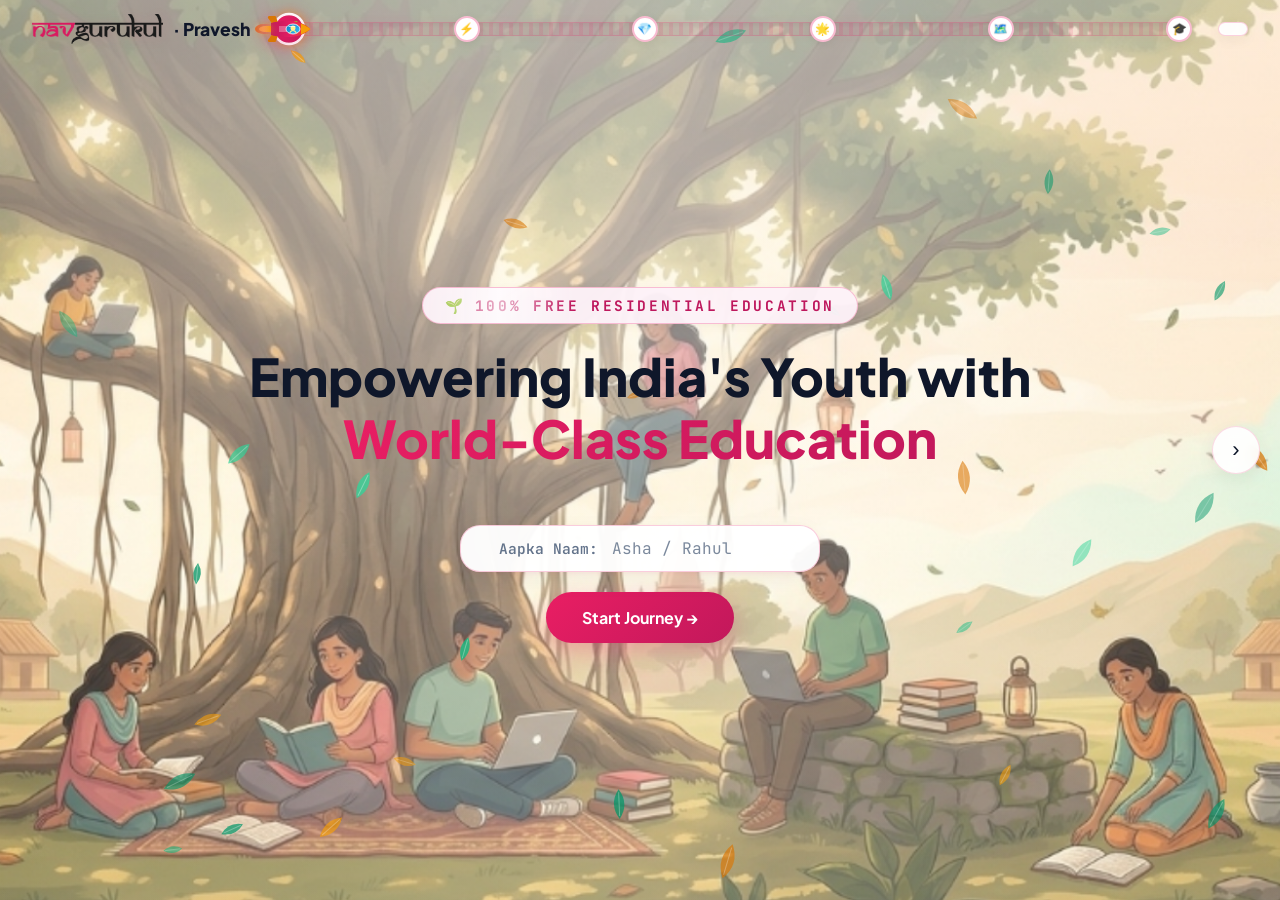
==== commit 4564f5bb: "feat: combine email and PIN code into a single registration step and simplify location details input" ====
--- a/index.html
+++ b/index.html
@@ -1230,10 +1230,10 @@
                                             </div>
                                         </div>
 
-                                        <!-- TASK 6: EMAIL ADDRESS (DEDICATED STEP) -->
+                                        <!-- TASK 6: EMAIL & PIN CODE STEP -->
                                         <div class="floating-step-card" id="missionStep6">
                                             <div class="floating-step-header text-center">
-                                                <h2 class="floating-prompt-title">What is your email address? ✉️</h2>
+                                                <h2 class="floating-prompt-title">Email & PIN Code ✉️</h2>
                                             </div>
 
                                             <div class="floating-step-body">
@@ -1246,39 +1246,39 @@
                                                             oninput="syncCockpitContactInputs()"
                                                             onkeydown="if(event.key==='Enter'){event.preventDefault();advanceCockpitStep(6);}">
                                                     </div>
-                                                </div>
-                                            </div>
-
-                                            <div class="floating-step-footer flex-between">
-                                                <button type="button" class="floating-action-btn secondary-btn"
-                                                    onclick="prevCockpitStep(6)">
-                                                    <span>← Back</span>
-                                                </button>
-                                                <button type="button" class="floating-action-btn primary-glow-btn"
-                                                    onclick="advanceCockpitStep(6)">
-                                                    <span>Continue →</span>
-                                                </button>
-                                            </div>
-                                        </div>
-
-                                        <!-- TASK 7: LOCATION DETAILS -->
-                                        <div class="floating-step-card" id="missionStep7">
-                                            <div class="floating-step-header text-center">
-                                                <h2 class="floating-prompt-title">Where are you located? 📍</h2>
-                                            </div>
-
-                                            <div class="floating-step-body">
-                                                <div class="floating-input-group">
-                                                    <div class="floating-input-wrapper">
+                                                    <div class="floating-input-wrapper secondary-wrap"
+                                                        style="margin-top: 10px;">
                                                         <span class="floating-icon">📍</span>
                                                         <input type="text" id="cockpitPincode"
                                                             class="floating-text-input" maxlength="6"
                                                             placeholder="6-Digit PIN Code"
                                                             oninput="syncCockpitLocationInputs()"
-                                                            onkeydown="if(event.key==='Enter'){event.preventDefault();advanceCockpitStep(7);}">
+                                                            onkeydown="if(event.key==='Enter'){event.preventDefault();advanceCockpitStep(6);}">
                                                     </div>
-                                                    <div class="floating-input-wrapper secondary-wrap"
-                                                        style="margin-top: 8px;">
+                                                </div>
+                                            </div>
+
+                                            <div class="floating-step-footer flex-between">
+                                                <button type="button" class="floating-action-btn secondary-btn"
+                                                    onclick="prevCockpitStep(6)">
+                                                    <span>← Back</span>
+                                                </button>
+                                                <button type="button" class="floating-action-btn primary-glow-btn"
+                                                    onclick="advanceCockpitStep(6)">
+                                                    <span>Continue →</span>
+                                                </button>
+                                            </div>
+                                        </div>
+
+                                        <!-- TASK 7: LOCATION DETAILS (DISTRICT & STATE) -->
+                                        <div class="floating-step-card" id="missionStep7">
+                                            <div class="floating-step-header text-center">
+                                                <h2 class="floating-prompt-title">Where are you located? 🏙️</h2>
+                                            </div>
+
+                                            <div class="floating-step-body">
+                                                <div class="floating-input-group">
+                                                    <div class="floating-input-wrapper">
                                                         <span class="floating-icon">🏙️</span>
                                                         <input type="text" id="cockpitDistrict"
                                                             class="floating-text-input"
@@ -1287,7 +1287,7 @@
                                                             onkeydown="if(event.key==='Enter'){event.preventDefault();advanceCockpitStep(7);}">
                                                     </div>
                                                     <div class="floating-input-wrapper secondary-wrap"
-                                                        style="margin-top: 8px;">
+                                                        style="margin-top: 10px;">
                                                         <span class="floating-icon">🗺️</span>
                                                         <input type="text" id="cockpitState" class="floating-text-input"
                                                             placeholder="State (e.g. Bihar)"
